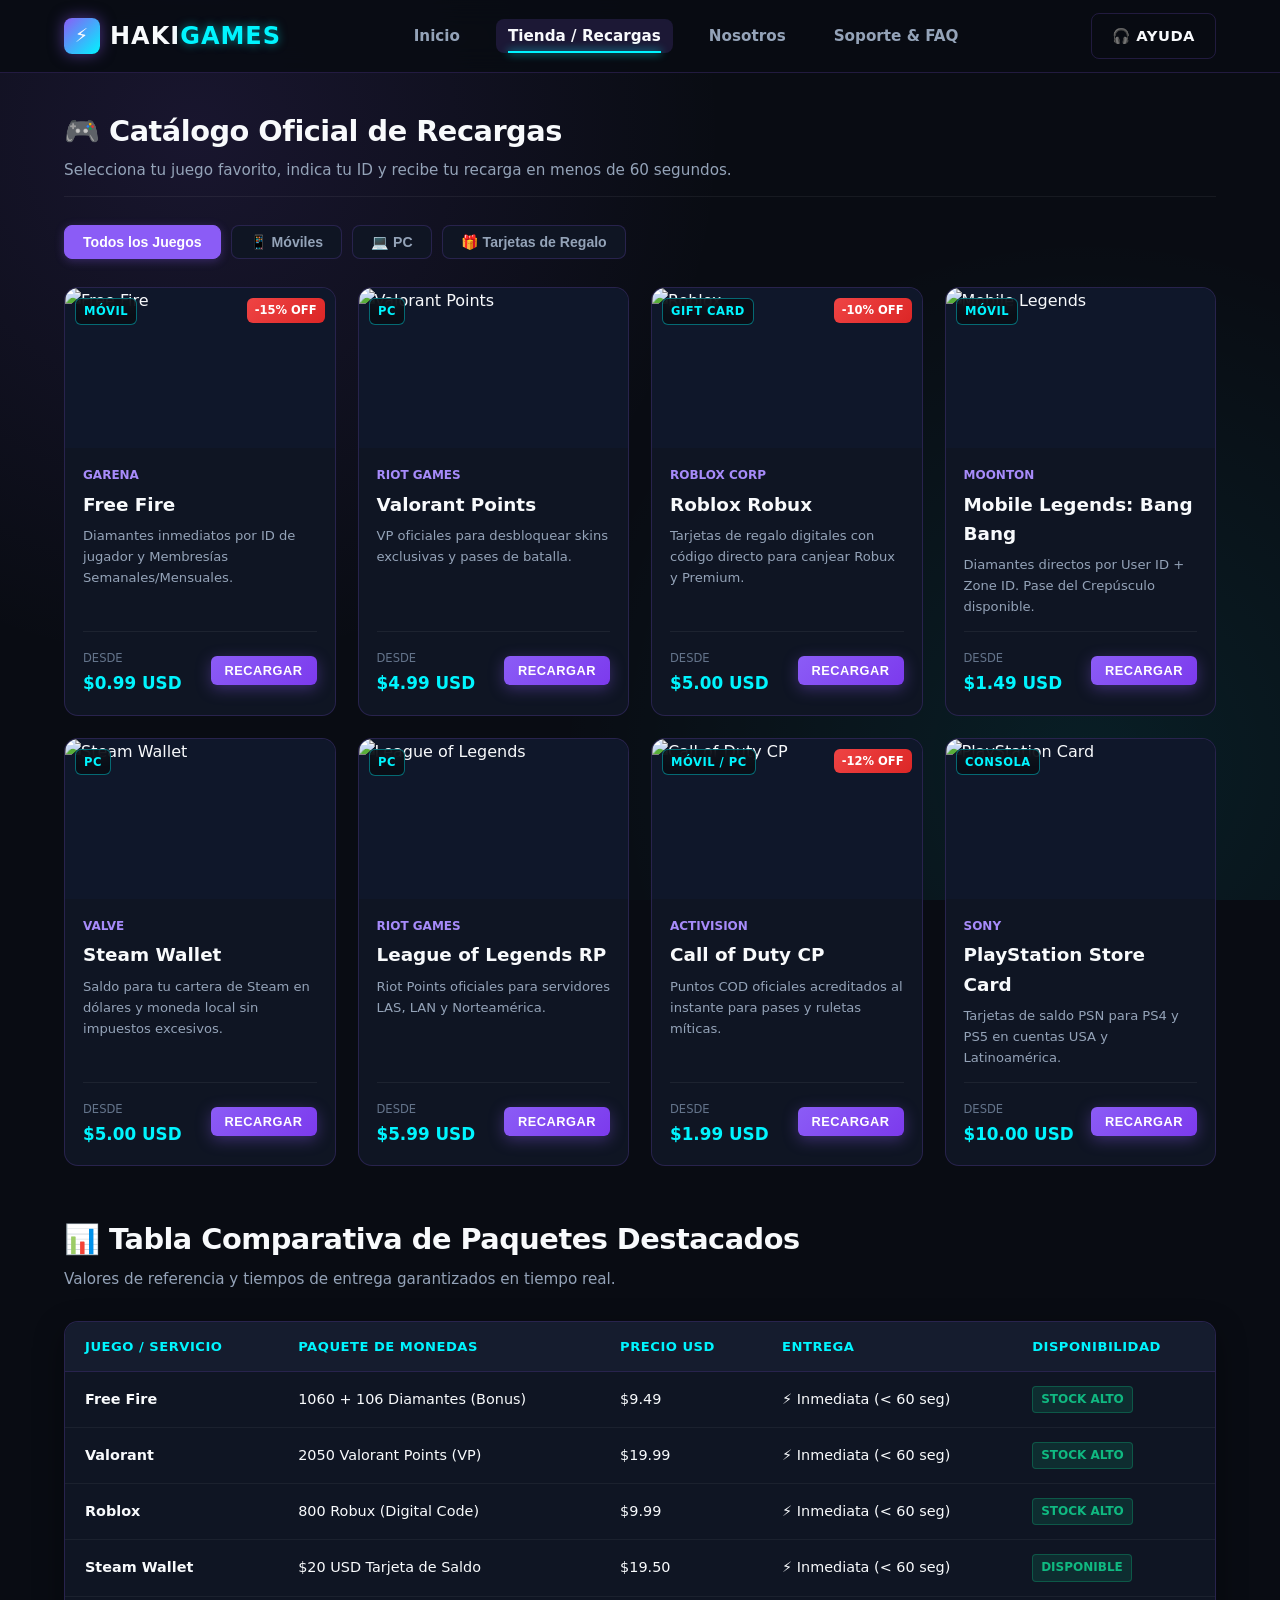
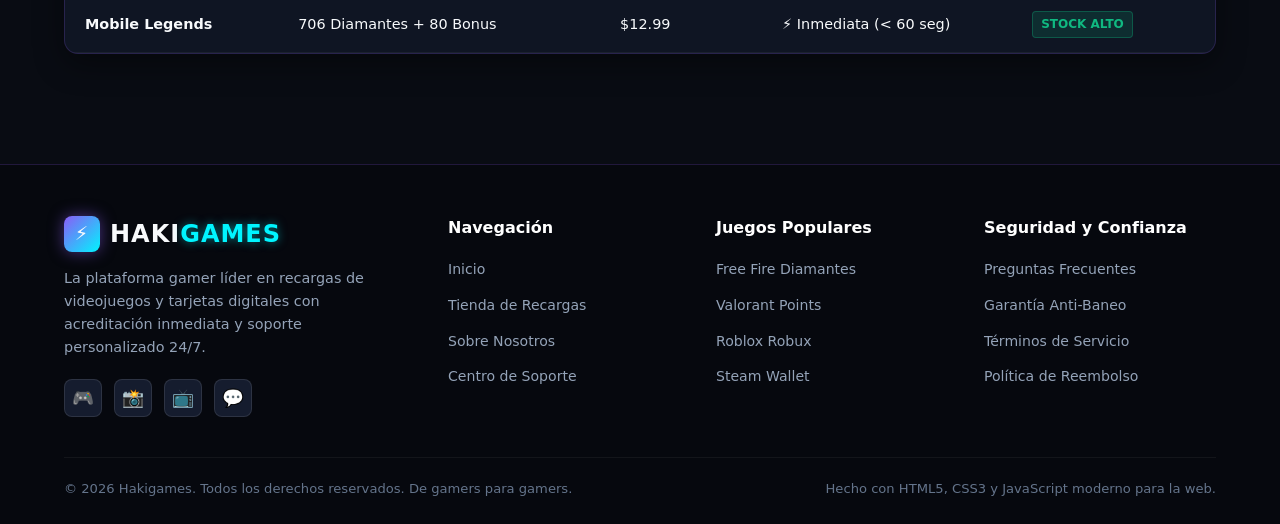
==== sitio_web/tienda.html @ 8029b472 "docs: completar README con features, estructura y guia de inicio" ====
<!DOCTYPE html>
<html lang="es">
<head>
  <meta charset="UTF-8">
  <meta http-equiv="X-UA-Compatible" content="IE=edge">
  <meta name="viewport" content="width=device-width, initial-scale=1.0">
  <link rel="icon" href="images/html.png">
  <title>Tienda & Recargas | HAKIGAMES</title>
  <!-- Estilos Gamer Modernos -->
  <link rel="stylesheet" href="css/style.css">
</head>
<body>

  <!-- ==========================================
       HEADER & NAVEGACIÓN
       ========================================== -->
  <header class="site-header">
    <div class="container nav-container">
      <a href="index.html" class="brand-logo">
        <span class="logo-icon">⚡</span>
        <span class="brand-name">HAKI<span class="brand-highlight">GAMES</span></span>
      </a>

      <nav class="main-nav">
        <ul>
          <li><a href="index.html">Inicio</a></li>
          <li><a href="tienda.html" class="active">Tienda / Recargas</a></li>
          <li><a href="nosotros.html">Nosotros</a></li>
          <li><a href="contacto.html">Soporte & FAQ</a></li>
        </ul>
      </nav>

      <div class="nav-actions">
        <a href="contacto.html" class="btn btn-outline">🎧 Ayuda</a>
        <button class="mobile-menu-btn" aria-label="Abrir menú">☰</button>
      </div>
    </div>
  </header>

  <main class="container" style="padding-top: 35px; padding-bottom: 50px;">
    <!-- ==========================================
         ENCABEZADO DE LA TIENDA
         ========================================== -->
    <div class="section-header">
      <div class="section-title-wrap">
        <h2>🎮 Catálogo Oficial de Recargas</h2>
        <p>Selecciona tu juego favorito, indica tu ID y recibe tu recarga en menos de 60 segundos.</p>
      </div>
    </div>

    <!-- ==========================================
         BARRA DE FILTROS POR PLATAFORMA
         ========================================== -->
    <div class="filter-bar">
      <button class="filter-btn active" data-filter="all">Todos los Juegos</button>
      <button class="filter-btn" data-filter="mobile">📱 Móviles</button>
      <button class="filter-btn" data-filter="pc">💻 PC</button>
      <button class="filter-btn" data-filter="giftcards">🎁 Tarjetas de Regalo</button>
    </div>

    <!-- ==========================================
         CUADRÍCULA DE JUEGOS DISPONIBLES
         ========================================== -->
    <div class="games-grid">
      <!-- 1. Free Fire -->
      <article class="game-card" data-category="mobile">
        <div class="game-card-img-wrap">
          <span class="game-tag-badge">Móvil</span>
          <span class="game-discount-badge">-15% OFF</span>
          <img src="https://images.unsplash.com/photo-1542751371-adc38448a05e?auto=format&fit=crop&w=600&q=80" alt="Free Fire">
        </div>
        <div class="game-card-body">
          <span class="game-category">Garena</span>
          <h3 class="game-title">Free Fire</h3>
          <p class="game-desc">Diamantes inmediatos por ID de jugador y Membresías Semanales/Mensuales.</p>
          <div class="game-card-footer">
            <div>
              <span class="game-price-label">Desde</span>
              <div class="game-price-val">$0.99 USD</div>
            </div>
            <button class="btn btn-primary btn-recharge">Recargar</button>
          </div>
        </div>
      </article>

      <!-- 2. Valorant -->
      <article class="game-card" data-category="pc">
        <div class="game-card-img-wrap">
          <span class="game-tag-badge">PC</span>
          <img src="https://images.unsplash.com/photo-1538481199705-c710c4e965fc?auto=format&fit=crop&w=600&q=80" alt="Valorant Points">
        </div>
        <div class="game-card-body">
          <span class="game-category">Riot Games</span>
          <h3 class="game-title">Valorant Points</h3>
          <p class="game-desc">VP oficiales para desbloquear skins exclusivas y pases de batalla.</p>
          <div class="game-card-footer">
            <div>
              <span class="game-price-label">Desde</span>
              <div class="game-price-val">$4.99 USD</div>
            </div>
            <button class="btn btn-primary btn-recharge">Recargar</button>
          </div>
        </div>
      </article>

      <!-- 3. Roblox -->
      <article class="game-card" data-category="giftcards">
        <div class="game-card-img-wrap">
          <span class="game-tag-badge">Gift Card</span>
          <span class="game-discount-badge">-10% OFF</span>
          <img src="https://images.unsplash.com/photo-1550745165-9bc0b252726f?auto=format&fit=crop&w=600&q=80" alt="Roblox">
        </div>
        <div class="game-card-body">
          <span class="game-category">Roblox Corp</span>
          <h3 class="game-title">Roblox Robux</h3>
          <p class="game-desc">Tarjetas de regalo digitales con código directo para canjear Robux y Premium.</p>
          <div class="game-card-footer">
            <div>
              <span class="game-price-label">Desde</span>
              <div class="game-price-val">$5.00 USD</div>
            </div>
            <button class="btn btn-primary btn-recharge">Recargar</button>
          </div>
        </div>
      </article>

      <!-- 4. Mobile Legends -->
      <article class="game-card" data-category="mobile">
        <div class="game-card-img-wrap">
          <span class="game-tag-badge">Móvil</span>
          <img src="https://images.unsplash.com/photo-1511512578047-dfb367046420?auto=format&fit=crop&w=600&q=80" alt="Mobile Legends">
        </div>
        <div class="game-card-body">
          <span class="game-category">Moonton</span>
          <h3 class="game-title">Mobile Legends: Bang Bang</h3>
          <p class="game-desc">Diamantes directos por User ID + Zone ID. Pase del Crepúsculo disponible.</p>
          <div class="game-card-footer">
            <div>
              <span class="game-price-label">Desde</span>
              <div class="game-price-val">$1.49 USD</div>
            </div>
            <button class="btn btn-primary btn-recharge">Recargar</button>
          </div>
        </div>
      </article>

      <!-- 5. Steam Wallet -->
      <article class="game-card" data-category="pc">
        <div class="game-card-img-wrap">
          <span class="game-tag-badge">PC</span>
          <img src="https://images.unsplash.com/photo-1612287232230-e376a9089849?auto=format&fit=crop&w=600&q=80" alt="Steam Wallet">
        </div>
        <div class="game-card-body">
          <span class="game-category">Valve</span>
          <h3 class="game-title">Steam Wallet</h3>
          <p class="game-desc">Saldo para tu cartera de Steam en dólares y moneda local sin impuestos excesivos.</p>
          <div class="game-card-footer">
            <div>
              <span class="game-price-label">Desde</span>
              <div class="game-price-val">$5.00 USD</div>
            </div>
            <button class="btn btn-primary btn-recharge">Recargar</button>
          </div>
        </div>
      </article>

      <!-- 6. League of Legends -->
      <article class="game-card" data-category="pc">
        <div class="game-card-img-wrap">
          <span class="game-tag-badge">PC</span>
          <img src="https://images.unsplash.com/photo-1579373903781-fd5c0c30c4cd?auto=format&fit=crop&w=600&q=80" alt="League of Legends">
        </div>
        <div class="game-card-body">
          <span class="game-category">Riot Games</span>
          <h3 class="game-title">League of Legends RP</h3>
          <p class="game-desc">Riot Points oficiales para servidores LAS, LAN y Norteamérica.</p>
          <div class="game-card-footer">
            <div>
              <span class="game-price-label">Desde</span>
              <div class="game-price-val">$5.99 USD</div>
            </div>
            <button class="btn btn-primary btn-recharge">Recargar</button>
          </div>
        </div>
      </article>

      <!-- 7. Call of Duty -->
      <article class="game-card" data-category="mobile">
        <div class="game-card-img-wrap">
          <span class="game-tag-badge">Móvil / PC</span>
          <span class="game-discount-badge">-12% OFF</span>
          <img src="https://images.unsplash.com/photo-1607604276583-eef5d076aa5f?auto=format&fit=crop&w=600&q=80" alt="Call of Duty CP">
        </div>
        <div class="game-card-body">
          <span class="game-category">Activision</span>
          <h3 class="game-title">Call of Duty CP</h3>
          <p class="game-desc">Puntos COD oficiales acreditados al instante para pases y ruletas míticas.</p>
          <div class="game-card-footer">
            <div>
              <span class="game-price-label">Desde</span>
              <div class="game-price-val">$1.99 USD</div>
            </div>
            <button class="btn btn-primary btn-recharge">Recargar</button>
          </div>
        </div>
      </article>

      <!-- 8. PlayStation Network -->
      <article class="game-card" data-category="giftcards">
        <div class="game-card-img-wrap">
          <span class="game-tag-badge">Consola</span>
          <img src="https://images.unsplash.com/photo-1606813907291-d86efa9b94db?auto=format&fit=crop&w=600&q=80" alt="PlayStation Card">
        </div>
        <div class="game-card-body">
          <span class="game-category">Sony</span>
          <h3 class="game-title">PlayStation Store Card</h3>
          <p class="game-desc">Tarjetas de saldo PSN para PS4 y PS5 en cuentas USA y Latinoamérica.</p>
          <div class="game-card-footer">
            <div>
              <span class="game-price-label">Desde</span>
              <div class="game-price-val">$10.00 USD</div>
            </div>
            <button class="btn btn-primary btn-recharge">Recargar</button>
          </div>
        </div>
      </article>
    </div>

    <!-- ==========================================
         TABLA DE COTIZACIÓN Y PAQUETES (MODERNA)
         ========================================== -->
    <div style="margin-top: 50px;">
      <div class="section-title-wrap">
        <h2>📊 Tabla Comparativa de Paquetes Destacados</h2>
        <p>Valores de referencia y tiempos de entrega garantizados en tiempo real.</p>
      </div>

      <div class="gamer-table-wrap">
        <table class="gamer-table">
          <thead>
            <tr>
              <th>Juego / Servicio</th>
              <th>Paquete de Monedas</th>
              <th>Precio USD</th>
              <th>Entrega</th>
              <th>Disponibilidad</th>
            </tr>
          </thead>
          <tbody>
            <tr>
              <td><strong>Free Fire</strong></td>
              <td>1060 + 106 Diamantes (Bonus)</td>
              <td>$9.49</td>
              <td>⚡ Inmediata (&lt; 60 seg)</td>
              <td><span class="badge-status badge-instant">Stock Alto</span></td>
            </tr>
            <tr>
              <td><strong>Valorant</strong></td>
              <td>2050 Valorant Points (VP)</td>
              <td>$19.99</td>
              <td>⚡ Inmediata (&lt; 60 seg)</td>
              <td><span class="badge-status badge-instant">Stock Alto</span></td>
            </tr>
            <tr>
              <td><strong>Roblox</strong></td>
              <td>800 Robux (Digital Code)</td>
              <td>$9.99</td>
              <td>⚡ Inmediata (&lt; 60 seg)</td>
              <td><span class="badge-status badge-instant">Stock Alto</span></td>
            </tr>
            <tr>
              <td><strong>Steam Wallet</strong></td>
              <td>$20 USD Tarjeta de Saldo</td>
              <td>$19.50</td>
              <td>⚡ Inmediata (&lt; 60 seg)</td>
              <td><span class="badge-status badge-instant">Disponible</span></td>
            </tr>
            <tr>
              <td><strong>Mobile Legends</strong></td>
              <td>706 Diamantes + 80 Bonus</td>
              <td>$12.99</td>
              <td>⚡ Inmediata (&lt; 60 seg)</td>
              <td><span class="badge-status badge-instant">Stock Alto</span></td>
            </tr>
          </tbody>
        </table>
      </div>
    </div>
  </main>

  <!-- ==========================================
       MODAL DE RECARGA INTERACTIVO
       ========================================== -->
  <div class="modal-overlay" id="rechargeModal">
    <div class="modal-content">
      <button class="modal-close-btn" id="closeModalBtn">✕</button>
      <h3 id="modalGameTitle" style="font-size: 1.3rem; margin-bottom: 8px;">Recarga Rápida</h3>
      <p style="color: var(--text-secondary); font-size: 0.85rem; margin-bottom: 18px;">
        Ingresa tu ID de jugador y selecciona el paquete que deseas acreditar.
      </p>

      <div class="form-group">
        <label for="playerIdInput">ID de Jugador / UID / Usuario</label>
        <input type="text" id="playerIdInput" class="form-control" placeholder="Ej: 849204921 o GamerPro#LAN">
      </div>

      <label style="font-size: 0.88rem; font-weight: 600; display: block;">Selecciona el Paquete:</label>
      <div class="modal-packages-grid">
        <div class="package-option selected" data-price="0.99">
          <span class="pkg-amount">100 Monedas / Puntos</span>
          <span class="pkg-price">$0.99 USD</span>
        </div>
        <div class="package-option" data-price="4.99">
          <span class="pkg-amount">520 + 50 Bonus</span>
          <span class="pkg-price">$4.99 USD</span>
        </div>
        <div class="package-option" data-price="9.49">
          <span class="pkg-amount">1060 + 106 Bonus</span>
          <span class="pkg-price">$9.49 USD</span>
        </div>
        <div class="package-option" data-price="18.99">
          <span class="pkg-amount">2180 + 220 Bonus</span>
          <span class="pkg-price">$18.99 USD</span>
        </div>
      </div>

      <div style="display: flex; justify-content: space-between; align-items: center; margin: 20px 0 16px; padding-top: 14px; border-top: 1px solid rgba(255,255,255,0.08);">
        <span style="color: var(--text-secondary); font-size: 0.9rem;">Total a pagar:</span>
        <span id="modalTotal" style="font-size: 1.3rem; font-weight: 800; color: var(--accent-cyan);">$0.99 USD</span>
      </div>

      <button id="confirmOrderBtn" class="btn btn-cyan" style="width: 100%;">⚡ Confirmar y Pagar</button>
    </div>
  </div>

  <!-- ==========================================
       FOOTER UNIFICADO
       ========================================== -->
  <footer class="site-footer">
    <div class="container footer-grid">
      <div class="footer-brand">
        <div class="brand-logo">
          <span class="logo-icon">⚡</span>
          <span class="brand-name">HAKI<span class="brand-highlight">GAMES</span></span>
        </div>
        <p>La plataforma gamer líder en recargas de videojuegos y tarjetas digitales con acreditación inmediata y soporte personalizado 24/7.</p>
        <div class="social-links">
          <a href="https://discord.com" target="_blank" class="social-pill" title="Discord">🎮</a>
          <a href="https://instagram.com" target="_blank" class="social-pill" title="Instagram">📸</a>
          <a href="https://youtube.com" target="_blank" class="social-pill" title="YouTube">📺</a>
          <a href="https://whatsapp.com" target="_blank" class="social-pill" title="WhatsApp">💬</a>
        </div>
      </div>

      <div class="footer-col">
        <h4>Navegación</h4>
        <ul>
          <li><a href="index.html">Inicio</a></li>
          <li><a href="tienda.html">Tienda de Recargas</a></li>
          <li><a href="nosotros.html">Sobre Nosotros</a></li>
          <li><a href="contacto.html">Centro de Soporte</a></li>
        </ul>
      </div>

      <div class="footer-col">
        <h4>Juegos Populares</h4>
        <ul>
          <li><a href="tienda.html">Free Fire Diamantes</a></li>
          <li><a href="tienda.html">Valorant Points</a></li>
          <li><a href="tienda.html">Roblox Robux</a></li>
          <li><a href="tienda.html">Steam Wallet</a></li>
        </ul>
      </div>

      <div class="footer-col">
        <h4>Seguridad y Confianza</h4>
        <ul>
          <li><a href="contacto.html">Preguntas Frecuentes</a></li>
          <li><a href="contacto.html">Garantía Anti-Baneo</a></li>
          <li><a href="contacto.html">Términos de Servicio</a></li>
          <li><a href="contacto.html">Política de Reembolso</a></li>
        </ul>
      </div>
    </div>

    <div class="container footer-bottom">
      <div>© 2026 Hakigames. Todos los derechos reservados. De gamers para gamers.</div>
      <div>Hecho con HTML5, CSS3 y JavaScript moderno para la web.</div>
    </div>
  </footer>

  <script src="js/main.js"></script>
</body>
</html>
---- sitio_web/css/style.css ----
/* ===================================================================
   HAKIGAMES - ESTILOS PRINCIPALES
   Inspirado en el diseño gamer profesional de plataformas como BONOX
   =================================================================== */

:root {
  /* Paleta de colores */
  --bg-dark: #090c13;
  --bg-surface: #0f1523;
  --bg-card: #151c2e;
  --bg-card-hover: #1c253d;
  --border-color: rgba(139, 92, 246, 0.2);
  --border-glow: rgba(0, 245, 255, 0.4);

  /* Acentos */
  --accent-purple: #8b5cf6;
  --accent-purple-light: #a78bfa;
  --accent-cyan: #00f5ff;
  --accent-cyan-dark: #06b6d4;
  --accent-green: #10b981;
  --accent-amber: #f59e0b;
  --accent-red: #ef4444;

  /* Texto */
  --text-primary: #f8fafc;
  --text-secondary: #94a3b8;
  --text-muted: #64748b;

  /* Tipografía y medidas */
  --font-main: 'Segoe UI', system-ui, -apple-system, BlinkMacSystemFont, Roboto, sans-serif;
  --font-gamer: 'Segoe UI', system-ui, sans-serif;
  --transition: all 0.25s cubic-bezier(0.4, 0, 0.2, 1);
  --border-radius: 12px;
  --container-max: 1200px;
}

/* Reset y base */
* {
  margin: 0;
  padding: 0;
  box-sizing: border-box;
}

html {
  scroll-behavior: smooth;
  color-scheme: dark;
}

body {
  font-family: var(--font-main);
  background-color: var(--bg-dark);
  color: var(--text-primary);
  line-height: 1.6;
  min-height: 100vh;
  display: flex;
  flex-direction: column;
  background-image: 
    radial-gradient(circle at 15% 15%, rgba(139, 92, 246, 0.12) 0%, transparent 40%),
    radial-gradient(circle at 85% 85%, rgba(0, 245, 255, 0.08) 0%, transparent 40%);
  background-attachment: fixed;
}

main {
  flex: 1;
}

a {
  color: inherit;
  text-decoration: none;
  transition: var(--transition);
}

img {
  max-width: 100%;
  height: auto;
  display: block;
}

.container {
  width: 90%;
  max-width: var(--container-max);
  margin: 0 auto;
}

/* ===================================================================
   HEADER & NAVEGACIÓN
   =================================================================== */
.site-header {
  position: sticky;
  top: 0;
  z-index: 1000;
  background: rgba(9, 12, 19, 0.88);
  backdrop-filter: blur(14px);
  border-bottom: 1px solid var(--border-color);
}

.nav-container {
  display: flex;
  justify-content: space-between;
  align-items: center;
  height: 72px;
}

/* Logo */
.brand-logo {
  display: flex;
  align-items: center;
  gap: 10px;
  font-size: 1.5rem;
  font-weight: 800;
  letter-spacing: 1px;
  text-transform: uppercase;
}

.brand-logo .logo-icon {
  width: 36px;
  height: 36px;
  background: linear-gradient(135deg, var(--accent-purple), var(--accent-cyan));
  border-radius: 8px;
  display: flex;
  align-items: center;
  justify-content: center;
  font-size: 1.2rem;
  box-shadow: 0 0 15px rgba(139, 92, 246, 0.5);
}

.brand-logo .brand-name {
  color: var(--text-primary);
}

.brand-logo .brand-highlight {
  color: var(--accent-cyan);
  text-shadow: 0 0 10px rgba(0, 245, 255, 0.5);
}

/* Enlaces del Nav */
.main-nav ul {
  display: flex;
  list-style: none;
  gap: 24px;
  align-items: center;
}

.main-nav a {
  font-size: 0.95rem;
  font-weight: 600;
  color: var(--text-secondary);
  padding: 8px 12px;
  border-radius: 8px;
  position: relative;
}

.main-nav a:hover,
.main-nav a.active {
  color: var(--text-primary);
  background: rgba(139, 92, 246, 0.15);
}

.main-nav a.active::after {
  content: '';
  position: absolute;
  bottom: 0;
  left: 12px;
  right: 12px;
  height: 2px;
  background: var(--accent-cyan);
  box-shadow: 0 0 8px var(--accent-cyan);
}

.nav-actions {
  display: flex;
  align-items: center;
  gap: 14px;
}

/* Botón de acción destacado */
.btn {
  display: inline-flex;
  align-items: center;
  justify-content: center;
  gap: 8px;
  padding: 10px 20px;
  border-radius: 8px;
  font-weight: 700;
  font-size: 0.92rem;
  cursor: pointer;
  transition: var(--transition);
  border: none;
  outline: none;
  text-transform: uppercase;
  letter-spacing: 0.5px;
}

.btn-primary {
  background: linear-gradient(135deg, var(--accent-purple), #7c3aed);
  color: #fff;
  box-shadow: 0 4px 15px rgba(139, 92, 246, 0.35);
}

.btn-primary:hover {
  background: linear-gradient(135deg, #9333ea, var(--accent-cyan));
  box-shadow: 0 6px 20px rgba(0, 245, 255, 0.4);
  transform: translateY(-2px);
}

.btn-cyan {
  background: linear-gradient(135deg, var(--accent-cyan), var(--accent-cyan-dark));
  color: #050b14;
  box-shadow: 0 4px 15px rgba(0, 245, 255, 0.3);
}

.btn-cyan:hover {
  background: linear-gradient(135deg, #38bdf8, var(--accent-purple));
  color: #fff;
  transform: translateY(-2px);
}

.btn-outline {
  background: transparent;
  color: var(--text-primary);
  border: 1px solid var(--border-color);
}

.btn-outline:hover {
  background: rgba(139, 92, 246, 0.1);
  border-color: var(--accent-purple);
  color: var(--accent-cyan);
}

/* Botón menú móvil */
.mobile-menu-btn {
  display: none;
  background: transparent;
  border: none;
  color: var(--text-primary);
  font-size: 1.5rem;
  cursor: pointer;
}

/* ===================================================================
   HERO BANNER (BONOX STYLE)
   =================================================================== */
.hero-section {
  padding: 50px 0 40px;
  position: relative;
  overflow: hidden;
}

.hero-banner {
  background: linear-gradient(135deg, rgba(21, 28, 46, 0.9) 0%, rgba(15, 21, 35, 0.95) 100%),
              radial-gradient(circle at top right, rgba(139, 92, 246, 0.3), transparent 70%);
  border: 1px solid var(--border-color);
  border-radius: 18px;
  padding: 50px 40px;
  display: grid;
  grid-template-columns: 1.2fr 1fr;
  gap: 40px;
  align-items: center;
  box-shadow: 0 20px 40px rgba(0, 0, 0, 0.5);
  position: relative;
}

.hero-tag {
  display: inline-flex;
  align-items: center;
  gap: 8px;
  background: rgba(0, 245, 255, 0.1);
  color: var(--accent-cyan);
  border: 1px solid rgba(0, 245, 255, 0.3);
  padding: 6px 14px;
  border-radius: 30px;
  font-size: 0.85rem;
  font-weight: 700;
  text-transform: uppercase;
  margin-bottom: 20px;
}

.hero-tag .pulse {
  width: 8px;
  height: 8px;
  background: var(--accent-cyan);
  border-radius: 50%;
  box-shadow: 0 0 10px var(--accent-cyan);
  animation: pulse 1.8s infinite;
}

@keyframes pulse {
  0%, 100% { opacity: 1; transform: scale(1); }
  50% { opacity: 0.4; transform: scale(1.3); }
}

.hero-title {
  font-size: 2.8rem;
  font-weight: 800;
  line-height: 1.15;
  margin-bottom: 18px;
  letter-spacing: -0.5px;
}

.hero-title .text-gradient {
  background: linear-gradient(90deg, var(--accent-cyan), var(--accent-purple-light));
  -webkit-background-clip: text;
  -webkit-text-fill-color: transparent;
}

.hero-subtitle {
  font-size: 1.1rem;
  color: var(--text-secondary);
  margin-bottom: 30px;
  max-width: 500px;
}

.hero-buttons {
  display: flex;
  gap: 16px;
  flex-wrap: wrap;
}

.hero-visual {
  position: relative;
  display: flex;
  justify-content: center;
  align-items: center;
}

.hero-card-preview {
  background: var(--bg-surface);
  border: 1px solid var(--border-glow);
  border-radius: 16px;
  padding: 24px;
  width: 100%;
  max-width: 380px;
  box-shadow: 0 15px 35px rgba(0, 0, 0, 0.6), 0 0 25px rgba(139, 92, 246, 0.25);
}

.preview-badge {
  background: var(--accent-purple);
  color: #fff;
  font-size: 0.75rem;
  font-weight: 800;
  padding: 4px 10px;
  border-radius: 6px;
  display: inline-block;
  margin-bottom: 14px;
}

.preview-game-img {
  width: 100%;
  height: 180px;
  object-fit: cover;
  border-radius: 10px;
  margin-bottom: 16px;
}

.preview-meta {
  display: flex;
  justify-content: space-between;
  align-items: center;
  margin-bottom: 16px;
}

.preview-price {
  font-size: 1.4rem;
  font-weight: 800;
  color: var(--accent-cyan);
}

/* ===================================================================
   INSIGNIAS DE CONFIANZA / STATS
   =================================================================== */
.trust-badges-section {
  padding: 20px 0 40px;
}

.trust-grid {
  display: grid;
  grid-template-columns: repeat(auto-fit, minmax(240px, 1fr));
  gap: 20px;
}

.trust-card {
  background: var(--bg-surface);
  border: 1px solid var(--border-color);
  border-radius: var(--border-radius);
  padding: 22px;
  display: flex;
  align-items: center;
  gap: 16px;
  transition: var(--transition);
}

.trust-card:hover {
  transform: translateY(-3px);
  border-color: var(--accent-purple);
  box-shadow: 0 8px 20px rgba(139, 92, 246, 0.15);
}

.trust-icon {
  width: 48px;
  height: 48px;
  border-radius: 10px;
  background: rgba(139, 92, 246, 0.15);
  display: flex;
  align-items: center;
  justify-content: center;
  font-size: 1.5rem;
  color: var(--accent-cyan);
  flex-shrink: 0;
}

.trust-info h4 {
  font-size: 1rem;
  font-weight: 700;
  margin-bottom: 3px;
}

.trust-info p {
  font-size: 0.85rem;
  color: var(--text-secondary);
}

/* ===================================================================
   SECCIONES Y ENCABEZADOS COMUNES
   =================================================================== */
.section-header {
  display: flex;
  justify-content: space-between;
  align-items: flex-end;
  margin-bottom: 28px;
  border-bottom: 1px solid rgba(255, 255, 255, 0.06);
  padding-bottom: 14px;
}

.section-title-wrap h2 {
  font-size: 1.8rem;
  font-weight: 800;
  letter-spacing: -0.5px;
  display: flex;
  align-items: center;
  gap: 10px;
}

.section-title-wrap p {
  color: var(--text-secondary);
  font-size: 0.95rem;
  margin-top: 4px;
}

.view-all-link {
  color: var(--accent-cyan);
  font-weight: 700;
  font-size: 0.9rem;
  display: flex;
  align-items: center;
  gap: 6px;
}

.view-all-link:hover {
  text-decoration: underline;
  color: #fff;
}

/* ===================================================================
   TARJETAS DE JUEGOS (BONOX CATALOG GRID)
   =================================================================== */
.games-grid {
  display: grid;
  grid-template-columns: repeat(auto-fill, minmax(260px, 1fr));
  gap: 22px;
  margin-bottom: 40px;
}

.game-card {
  background: var(--bg-surface);
  border: 1px solid var(--border-color);
  border-radius: 14px;
  overflow: hidden;
  transition: var(--transition);
  display: flex;
  flex-direction: column;
  position: relative;
}

.game-card:hover {
  transform: translateY(-6px);
  border-color: var(--border-glow);
  box-shadow: 0 12px 28px rgba(0, 0, 0, 0.6), 0 0 18px rgba(0, 245, 255, 0.2);
}

.game-card-img-wrap {
  position: relative;
  height: 160px;
  overflow: hidden;
  background: #0f172a;
}

.game-card-img-wrap img {
  width: 100%;
  height: 100%;
  object-fit: cover;
  transition: transform 0.4s ease;
}

.game-card:hover .game-card-img-wrap img {
  transform: scale(1.06);
}

.game-tag-badge {
  position: absolute;
  top: 10px;
  left: 10px;
  background: rgba(9, 12, 19, 0.85);
  backdrop-filter: blur(6px);
  color: var(--accent-cyan);
  border: 1px solid rgba(0, 245, 255, 0.4);
  font-size: 0.72rem;
  font-weight: 800;
  padding: 3px 8px;
  border-radius: 6px;
  text-transform: uppercase;
  letter-spacing: 0.5px;
}

.game-discount-badge {
  position: absolute;
  top: 10px;
  right: 10px;
  background: linear-gradient(135deg, #ef4444, #dc2626);
  color: #fff;
  font-size: 0.72rem;
  font-weight: 800;
  padding: 3px 8px;
  border-radius: 6px;
}

.game-card-body {
  padding: 18px;
  display: flex;
  flex-direction: column;
  flex: 1;
}

.game-category {
  font-size: 0.75rem;
  font-weight: 700;
  color: var(--accent-purple-light);
  text-transform: uppercase;
  margin-bottom: 4px;
}

.game-title {
  font-size: 1.15rem;
  font-weight: 700;
  margin-bottom: 6px;
  color: var(--text-primary);
}

.game-desc {
  font-size: 0.82rem;
  color: var(--text-secondary);
  margin-bottom: 14px;
  flex: 1;
}

.game-card-footer {
  display: flex;
  justify-content: space-between;
  align-items: center;
  border-top: 1px solid rgba(255, 255, 255, 0.06);
  padding-top: 12px;
  margin-top: auto;
}

.game-price-label {
  font-size: 0.72rem;
  color: var(--text-muted);
  text-transform: uppercase;
}

.game-price-val {
  font-size: 1.05rem;
  font-weight: 800;
  color: var(--accent-cyan);
}

.btn-recharge {
  padding: 7px 14px;
  font-size: 0.8rem;
  border-radius: 6px;
}

/* ===================================================================
   MÉTODOS DE PAGO
   =================================================================== */
.payments-section {
  padding: 30px 0 50px;
}

.payments-box {
  background: var(--bg-surface);
  border: 1px solid var(--border-color);
  border-radius: 16px;
  padding: 28px 32px;
  text-align: center;
}

.payments-box h3 {
  font-size: 1.25rem;
  margin-bottom: 8px;
}

.payments-box p {
  color: var(--text-secondary);
  font-size: 0.9rem;
  margin-bottom: 22px;
}

.payment-badges {
  display: flex;
  justify-content: center;
  align-items: center;
  gap: 16px;
  flex-wrap: wrap;
}

.pay-badge {
  background: var(--bg-card);
  border: 1px solid rgba(255, 255, 255, 0.08);
  padding: 8px 18px;
  border-radius: 8px;
  font-size: 0.88rem;
  font-weight: 700;
  color: var(--text-primary);
  display: flex;
  align-items: center;
  gap: 8px;
  transition: var(--transition);
}

.pay-badge:hover {
  border-color: var(--accent-cyan);
  background: var(--bg-card-hover);
}

/* ===================================================================
   FILTROS DE TIENDA (tienda.html)
   =================================================================== */
.filter-bar {
  display: flex;
  gap: 10px;
  margin-bottom: 28px;
  flex-wrap: wrap;
}

.filter-btn {
  background: var(--bg-surface);
  border: 1px solid var(--border-color);
  color: var(--text-secondary);
  padding: 8px 18px;
  border-radius: 8px;
  font-size: 0.88rem;
  font-weight: 600;
  cursor: pointer;
  transition: var(--transition);
}

.filter-btn:hover,
.filter-btn.active {
  background: var(--accent-purple);
  color: #fff;
  border-color: var(--accent-purple);
  box-shadow: 0 2px 10px rgba(139, 92, 246, 0.3);
}

/* Tabla de cotización moderna */
.gamer-table-wrap {
  background: var(--bg-surface);
  border: 1px solid var(--border-color);
  border-radius: 14px;
  overflow: hidden;
  margin-top: 30px;
  box-shadow: 0 10px 30px rgba(0, 0, 0, 0.4);
}

.gamer-table {
  width: 100%;
  border-collapse: collapse;
  text-align: left;
}

.gamer-table th {
  background: var(--bg-card);
  color: var(--accent-cyan);
  font-size: 0.82rem;
  text-transform: uppercase;
  letter-spacing: 0.5px;
  padding: 14px 20px;
  border-bottom: 1px solid var(--border-color);
}

.gamer-table td {
  padding: 14px 20px;
  border-bottom: 1px solid rgba(255, 255, 255, 0.05);
  font-size: 0.9rem;
}

.gamer-table tr:hover td {
  background: rgba(139, 92, 246, 0.06);
}

.badge-status {
  display: inline-block;
  padding: 3px 8px;
  border-radius: 4px;
  font-size: 0.75rem;
  font-weight: 700;
  text-transform: uppercase;
}

.badge-instant {
  background: rgba(16, 185, 129, 0.15);
  color: var(--accent-green);
  border: 1px solid rgba(16, 185, 129, 0.3);
}

/* ===================================================================
   SOPORTE Y FORMULARIO (contacto.html)
   =================================================================== */
.support-hero {
  text-align: center;
  padding: 40px 0 30px;
}

.support-channels {
  display: grid;
  grid-template-columns: repeat(auto-fit, minmax(280px, 1fr));
  gap: 20px;
  margin-bottom: 40px;
}

.channel-card {
  background: var(--bg-surface);
  border: 1px solid var(--border-color);
  border-radius: 14px;
  padding: 24px;
  text-align: center;
  transition: var(--transition);
}

.channel-card:hover {
  transform: translateY(-4px);
  border-color: var(--accent-cyan);
  box-shadow: 0 10px 25px rgba(0, 245, 255, 0.15);
}

.channel-icon {
  font-size: 2.2rem;
  margin-bottom: 12px;
}

.support-layout {
  display: grid;
  grid-template-columns: 1.2fr 1fr;
  gap: 36px;
  margin-bottom: 50px;
}

.gamer-form {
  background: var(--bg-surface);
  border: 1px solid var(--border-color);
  border-radius: 16px;
  padding: 30px;
}

.form-group {
  margin-bottom: 18px;
}

.form-group label {
  display: block;
  font-size: 0.88rem;
  font-weight: 600;
  margin-bottom: 6px;
  color: var(--text-primary);
}

.form-control {
  width: 100%;
  background: var(--bg-card);
  border: 1px solid rgba(255, 255, 255, 0.1);
  border-radius: 8px;
  padding: 12px 14px;
  color: #fff;
  font-family: inherit;
  font-size: 0.92rem;
  transition: var(--transition);
}

.form-control:focus {
  outline: none;
  border-color: var(--accent-cyan);
  box-shadow: 0 0 10px rgba(0, 245, 255, 0.25);
  background: #192238;
}

/* Acordeón FAQ */
.faq-wrap {
  background: var(--bg-surface);
  border: 1px solid var(--border-color);
  border-radius: 16px;
  padding: 30px;
}

.faq-item {
  border-bottom: 1px solid rgba(255, 255, 255, 0.08);
  margin-bottom: 12px;
  padding-bottom: 12px;
}

.faq-question {
  width: 100%;
  background: none;
  border: none;
  color: var(--text-primary);
  font-size: 1rem;
  font-weight: 700;
  text-align: left;
  padding: 8px 0;
  cursor: pointer;
  display: flex;
  justify-content: space-between;
  align-items: center;
}

.faq-question:hover {
  color: var(--accent-cyan);
}

.faq-answer {
  max-height: 0;
  overflow: hidden;
  transition: max-height 0.3s ease;
  color: var(--text-secondary);
  font-size: 0.9rem;
}

.faq-item.open .faq-answer {
  max-height: 250px;
  margin-top: 8px;
}

.faq-item.open .faq-icon {
  transform: rotate(45deg);
  color: var(--accent-cyan);
}

.faq-icon {
  transition: transform 0.25s ease;
  font-size: 1.2rem;
}

/* ===================================================================
   NOSOTROS / EQUIPO (nosotros.html)
   =================================================================== */
.about-hero {
  padding: 40px 0 20px;
  text-align: center;
}

.story-box {
  background: var(--bg-surface);
  border: 1px solid var(--border-color);
  border-radius: 16px;
  padding: 40px;
  margin-bottom: 40px;
  line-height: 1.8;
}

.story-box h3 {
  font-size: 1.6rem;
  margin-bottom: 14px;
  color: var(--accent-cyan);
}

.team-grid {
  display: grid;
  grid-template-columns: repeat(auto-fit, minmax(240px, 1fr));
  gap: 24px;
  margin-bottom: 50px;
}

.team-card {
  background: var(--bg-surface);
  border: 1px solid var(--border-color);
  border-radius: 14px;
  padding: 24px;
  text-align: center;
  transition: var(--transition);
}

.team-card:hover {
  transform: translateY(-5px);
  border-color: var(--accent-purple);
  box-shadow: 0 10px 25px rgba(139, 92, 246, 0.2);
}

.team-avatar {
  width: 90px;
  height: 90px;
  border-radius: 50%;
  margin: 0 auto 16px;
  background: linear-gradient(135deg, var(--accent-purple), var(--accent-cyan));
  display: flex;
  align-items: center;
  justify-content: center;
  font-size: 2.2rem;
  border: 3px solid rgba(255, 255, 255, 0.1);
}

.team-card h4 {
  font-size: 1.15rem;
  margin-bottom: 4px;
}

.team-role {
  font-size: 0.8rem;
  color: var(--accent-cyan);
  font-weight: 700;
  text-transform: uppercase;
  margin-bottom: 10px;
}

.team-card p {
  font-size: 0.85rem;
  color: var(--text-secondary);
}

/* ===================================================================
   MODAL DE RECARGA INTERACTIVO (Vanilla JS)
   =================================================================== */
.modal-overlay {
  position: fixed;
  inset: 0;
  background: rgba(0, 0, 0, 0.75);
  backdrop-filter: blur(6px);
  display: flex;
  align-items: center;
  justify-content: center;
  z-index: 2000;
  opacity: 0;
  visibility: hidden;
  transition: var(--transition);
  padding: 20px;
}

.modal-overlay.active {
  opacity: 1;
  visibility: visible;
}

.modal-content {
  background: var(--bg-surface);
  border: 1px solid var(--border-glow);
  border-radius: 18px;
  width: 100%;
  max-width: 520px;
  padding: 30px;
  position: relative;
  box-shadow: 0 20px 50px rgba(0, 0, 0, 0.8), 0 0 30px rgba(0, 245, 255, 0.2);
  transform: scale(0.92);
  transition: var(--transition);
}

.modal-overlay.active .modal-content {
  transform: scale(1);
}

.modal-close-btn {
  position: absolute;
  top: 18px;
  right: 18px;
  background: var(--bg-card);
  border: none;
  color: var(--text-secondary);
  font-size: 1.2rem;
  width: 32px;
  height: 32px;
  border-radius: 50%;
  cursor: pointer;
  display: flex;
  align-items: center;
  justify-content: center;
}

.modal-close-btn:hover {
  color: #fff;
  background: var(--accent-red);
}

.modal-packages-grid {
  display: grid;
  grid-template-columns: repeat(2, 1fr);
  gap: 10px;
  margin: 16px 0;
}

.package-option {
  background: var(--bg-card);
  border: 1px solid rgba(255, 255, 255, 0.08);
  border-radius: 10px;
  padding: 12px;
  text-align: center;
  cursor: pointer;
  transition: var(--transition);
}

.package-option:hover,
.package-option.selected {
  border-color: var(--accent-cyan);
  background: rgba(0, 245, 255, 0.08);
}

.pkg-amount {
  font-size: 1rem;
  font-weight: 800;
  color: #fff;
  display: block;
}

.pkg-price {
  font-size: 0.85rem;
  color: var(--accent-cyan);
  font-weight: 700;
}

/* ===================================================================
   FOOTER (UNIFICADO EN TODAS LAS PÁGINAS)
   =================================================================== */
.site-footer {
  background: #06080e;
  border-top: 1px solid var(--border-color);
  padding: 50px 0 25px;
  margin-top: 60px;
}

.footer-grid {
  display: grid;
  grid-template-columns: 1.5fr repeat(3, 1fr);
  gap: 36px;
  margin-bottom: 40px;
}

.footer-brand p {
  color: var(--text-secondary);
  font-size: 0.9rem;
  margin: 14px 0 20px;
  max-width: 300px;
}

.social-links {
  display: flex;
  gap: 12px;
}

.social-pill {
  width: 38px;
  height: 38px;
  border-radius: 8px;
  background: var(--bg-card);
  border: 1px solid rgba(255, 255, 255, 0.1);
  display: flex;
  align-items: center;
  justify-content: center;
  font-size: 1.1rem;
  color: var(--text-secondary);
  transition: var(--transition);
}

.social-pill:hover {
  background: var(--accent-purple);
  color: #fff;
  transform: translateY(-2px);
  border-color: var(--accent-purple);
}

.footer-col h4 {
  font-size: 1rem;
  font-weight: 700;
  margin-bottom: 16px;
  color: #fff;
}

.footer-col ul {
  list-style: none;
}

.footer-col li {
  margin-bottom: 10px;
}

.footer-col a {
  color: var(--text-secondary);
  font-size: 0.88rem;
}

.footer-col a:hover {
  color: var(--accent-cyan);
  padding-left: 4px;
}

.footer-bottom {
  border-top: 1px solid rgba(255, 255, 255, 0.05);
  padding-top: 20px;
  display: flex;
  justify-content: space-between;
  align-items: center;
  font-size: 0.82rem;
  color: var(--text-muted);
  flex-wrap: wrap;
  gap: 12px;
}

/* ===================================================================
   RESPONSIVE DESIGN
   =================================================================== */
@media (max-width: 900px) {
  .hero-banner {
    grid-template-columns: 1fr;
    text-align: center;
    padding: 35px 24px;
  }

  .hero-subtitle {
    margin: 0 auto 24px;
  }

  .hero-buttons {
    justify-content: center;
  }

  .hero-visual {
    margin-top: 20px;
  }

  .support-layout {
    grid-template-columns: 1fr;
  }

  .footer-grid {
    grid-template-columns: 1fr 1fr;
  }
}

@media (max-width: 680px) {
  .nav-container {
    height: 64px;
  }

  .mobile-menu-btn {
    display: block;
  }

  .main-nav {
    position: fixed;
    top: 64px;
    left: 0;
    right: 0;
    background: rgba(9, 12, 19, 0.98);
    backdrop-filter: blur(16px);
    border-bottom: 1px solid var(--border-color);
    padding: 20px;
    transform: translateY(-150%);
    transition: transform 0.3s ease;
    z-index: 999;
  }

  .main-nav.mobile-active {
    transform: translateY(0);
  }

  .main-nav ul {
    flex-direction: column;
    gap: 12px;
    align-items: stretch;
  }

  .main-nav a {
    text-align: center;
    padding: 12px;
  }

  .nav-actions .btn {
    display: none;
  }

  .hero-title {
    font-size: 2.1rem;
  }

  .footer-grid {
    grid-template-columns: 1fr;
  }
}
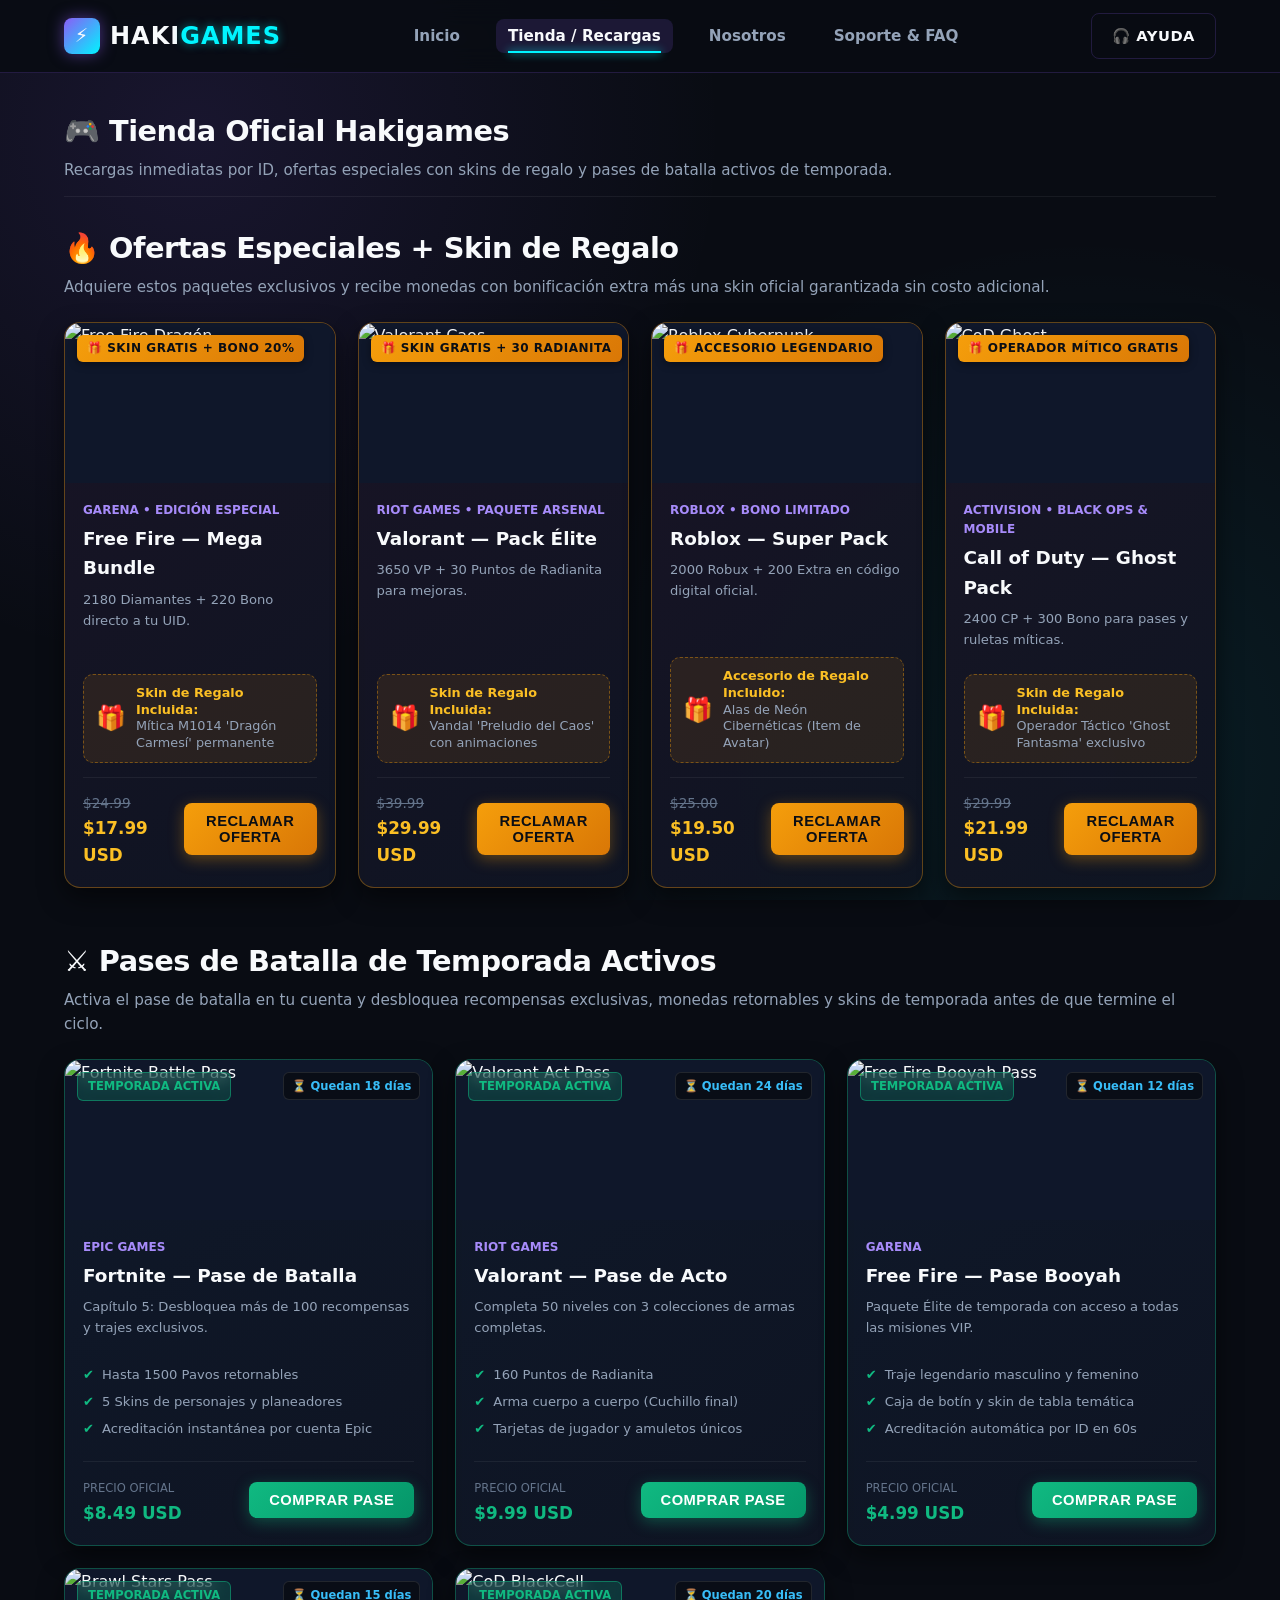
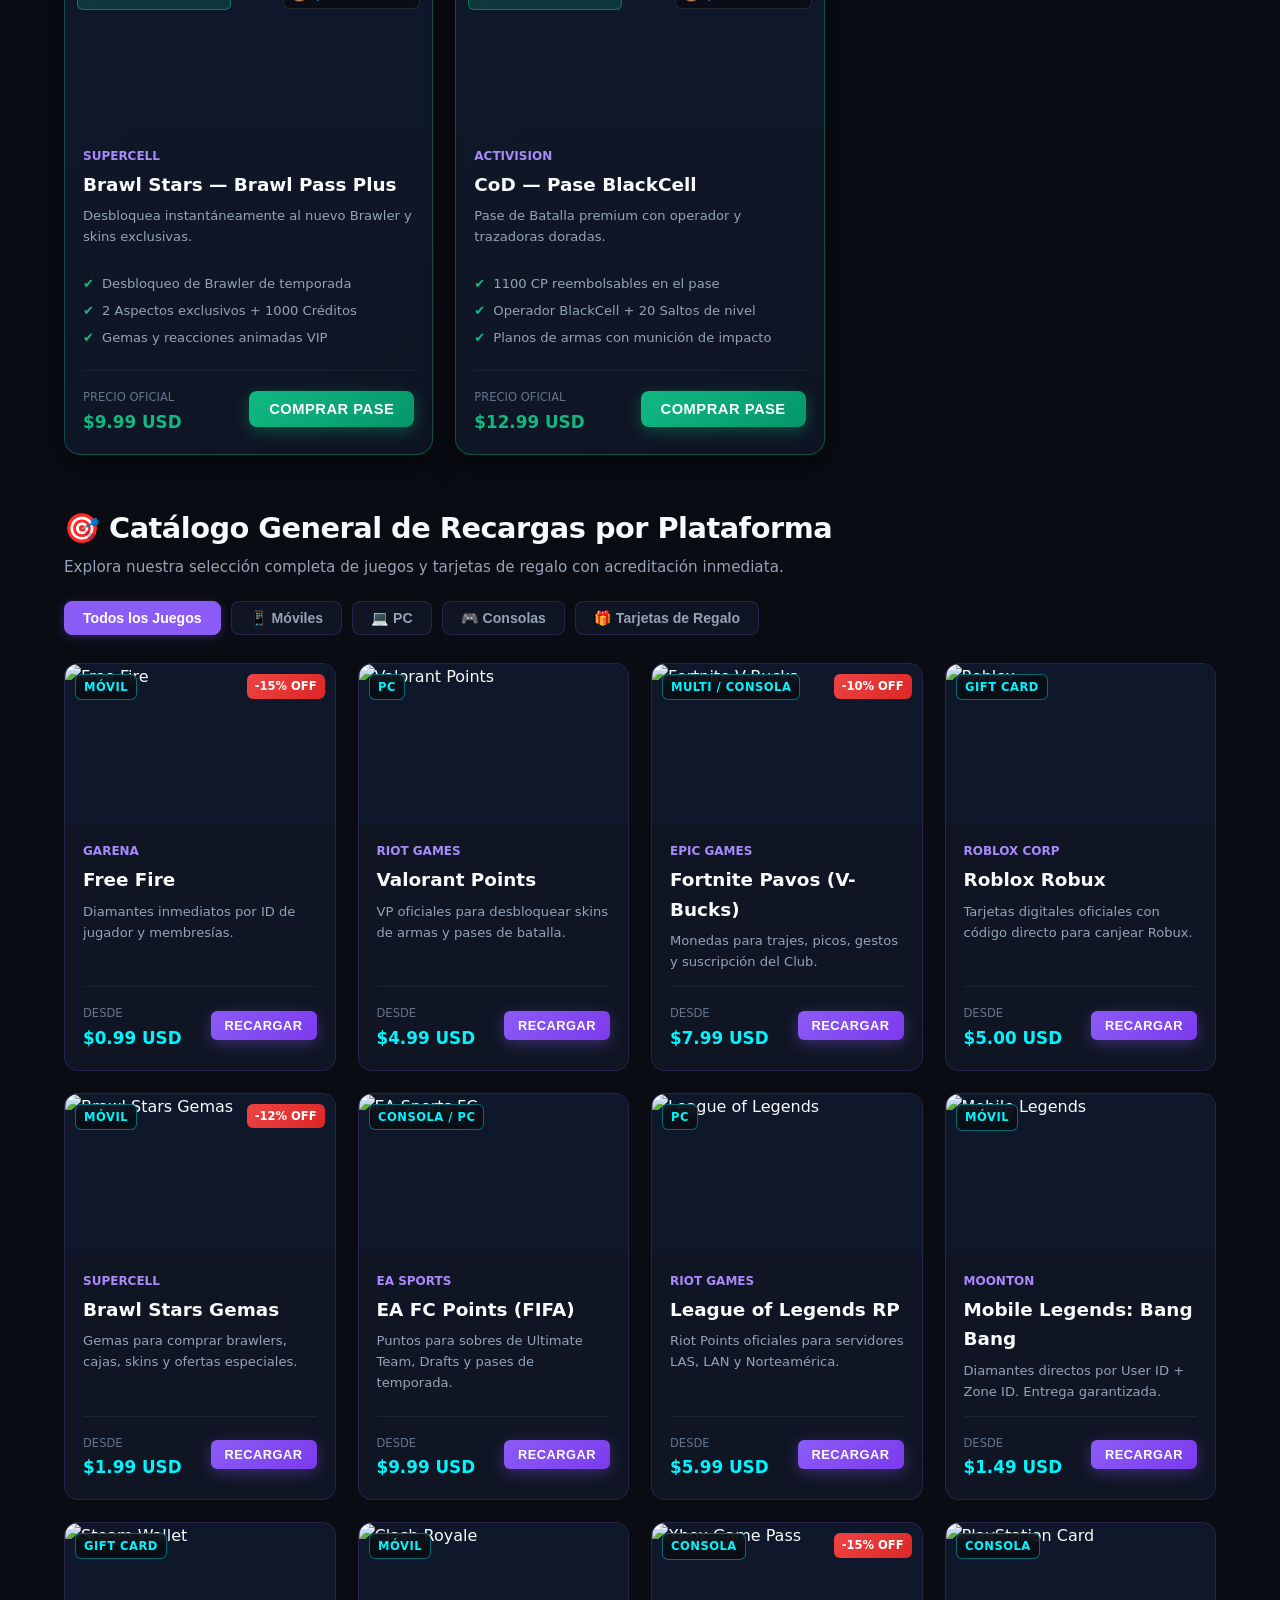
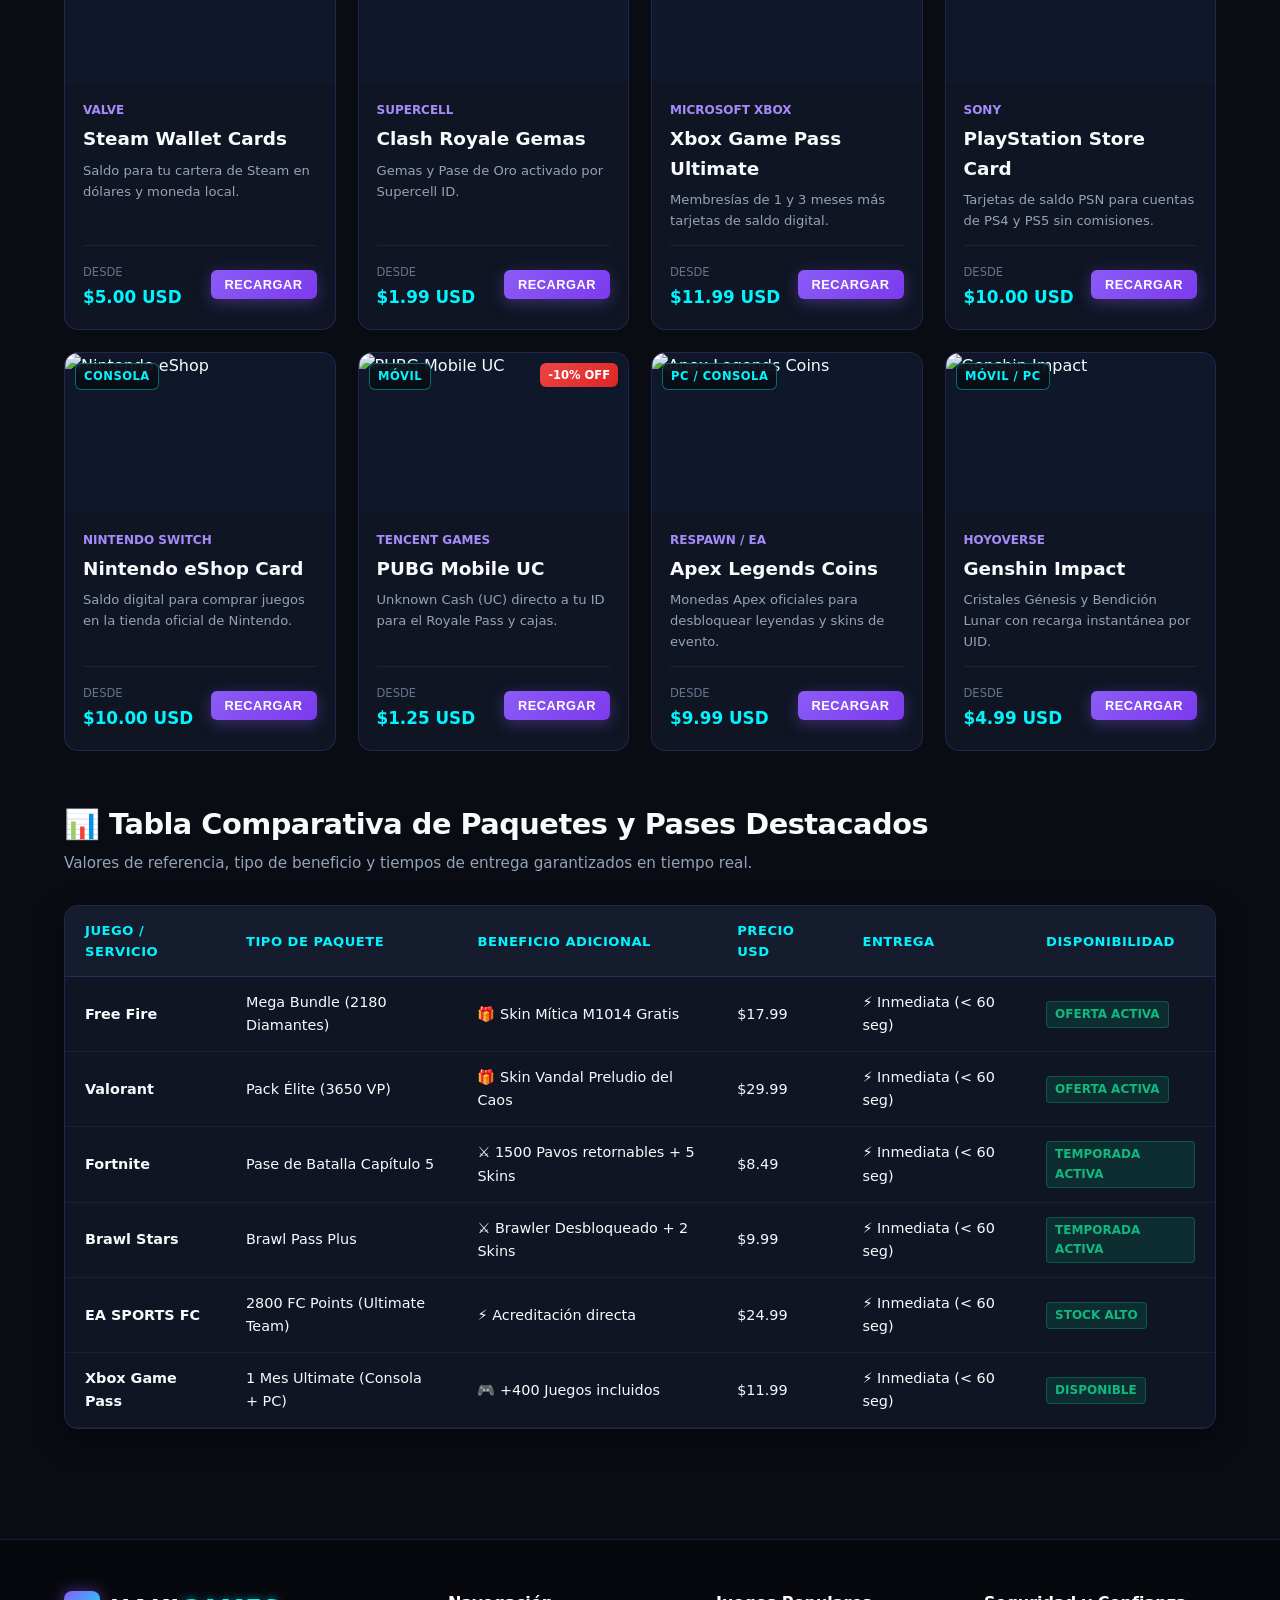
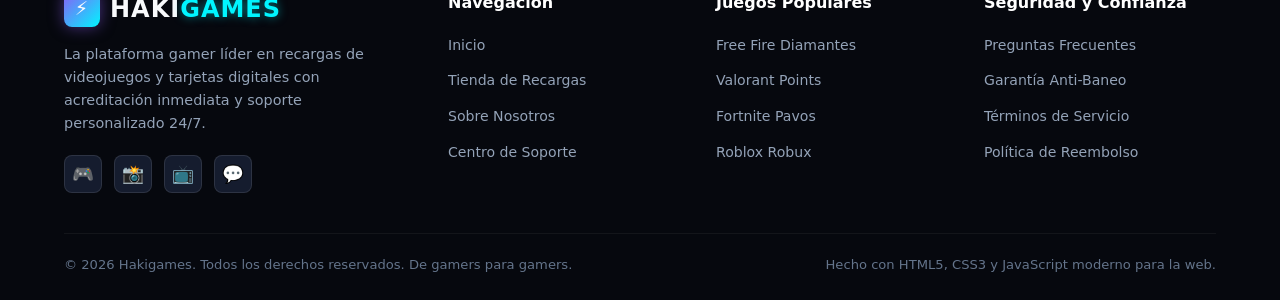
==== commit 7f0d3c75: "feat(tienda): agregar ofertas con skin gratis, pases de batalla y catalogo ampliado" ====
--- a/sitio_web/tienda.html
+++ b/sitio_web/tienda.html
@@ -5,7 +5,7 @@
   <meta http-equiv="X-UA-Compatible" content="IE=edge">
   <meta name="viewport" content="width=device-width, initial-scale=1.0">
   <link rel="icon" href="images/html.png">
-  <title>Tienda & Recargas | HAKIGAMES</title>
+  <title>Tienda Oficial, Pases & Ofertas | HAKIGAMES</title>
   <!-- Estilos Gamer Modernos -->
   <link rel="stylesheet" href="css/style.css">
 </head>
@@ -43,196 +43,645 @@
          ========================================== -->
     <div class="section-header">
       <div class="section-title-wrap">
-        <h2>🎮 Catálogo Oficial de Recargas</h2>
-        <p>Selecciona tu juego favorito, indica tu ID y recibe tu recarga en menos de 60 segundos.</p>
+        <h2>🎮 Tienda Oficial Hakigames</h2>
+        <p>Recargas inmediatas por ID, ofertas especiales con skins de regalo y pases de batalla activos de temporada.</p>
       </div>
     </div>
 
     <!-- ==========================================
-         BARRA DE FILTROS POR PLATAFORMA
+         SECCIÓN 1: OFERTAS ESPECIALES + SKIN DE REGALO
          ========================================== -->
-    <div class="filter-bar">
-      <button class="filter-btn active" data-filter="all">Todos los Juegos</button>
-      <button class="filter-btn" data-filter="mobile">📱 Móviles</button>
-      <button class="filter-btn" data-filter="pc">💻 PC</button>
-      <button class="filter-btn" data-filter="giftcards">🎁 Tarjetas de Regalo</button>
-    </div>
+    <section style="margin-bottom: 50px;">
+      <div class="section-title-wrap" style="margin-bottom: 22px;">
+        <h2>🔥 Ofertas Especiales + Skin de Regalo</h2>
+        <p>Adquiere estos paquetes exclusivos y recibe monedas con bonificación extra más una skin oficial garantizada sin costo adicional.</p>
+      </div>
+
+      <div class="games-grid">
+        <!-- Oferta 1: Free Fire -->
+        <article class="bundle-card" data-price="17.99" data-skin="Skin Mítica M1014 Dragón Carmesí">
+          <span class="bundle-badge-top">🎁 SKIN GRATIS + BONO 20%</span>
+          <div class="game-card-img-wrap">
+            <img src="https://images.unsplash.com/photo-1542751371-adc38448a05e?auto=format&fit=crop&w=600&q=80" alt="Free Fire Dragón">
+          </div>
+          <div class="game-card-body">
+            <span class="game-category">Garena • Edición Especial</span>
+            <h3 class="game-title">Free Fire — Mega Bundle</h3>
+            <p class="game-desc">2180 Diamantes + 220 Bono directo a tu UID.</p>
+            
+            <div class="bundle-gift-box">
+              <span class="bundle-gift-icon">🎁</span>
+              <div class="bundle-gift-text">
+                <span class="bundle-gift-title">Skin de Regalo Incluida:</span>
+                <span class="bundle-gift-desc">Mítica M1014 'Dragón Carmesí' permanente</span>
+              </div>
+            </div>
+
+            <div class="game-card-footer">
+              <div>
+                <span class="price-strike">$24.99</span>
+                <span class="game-price-val" style="color: #fbbf24;">$17.99 USD</span>
+              </div>
+              <button class="btn btn-gold btn-bundle">Reclamar Oferta</button>
+            </div>
+          </div>
+        </article>
+
+        <!-- Oferta 2: Valorant -->
+        <article class="bundle-card" data-price="29.99" data-skin="Skin Vandal Preludio del Caos">
+          <span class="bundle-badge-top">🎁 SKIN GRATIS + 30 RADIANITA</span>
+          <div class="game-card-img-wrap">
+            <img src="https://images.unsplash.com/photo-1538481199705-c710c4e965fc?auto=format&fit=crop&w=600&q=80" alt="Valorant Caos">
+          </div>
+          <div class="game-card-body">
+            <span class="game-category">Riot Games • Paquete Arsenal</span>
+            <h3 class="game-title">Valorant — Pack Élite</h3>
+            <p class="game-desc">3650 VP + 30 Puntos de Radianita para mejoras.</p>
+            
+            <div class="bundle-gift-box">
+              <span class="bundle-gift-icon">🎁</span>
+              <div class="bundle-gift-text">
+                <span class="bundle-gift-title">Skin de Regalo Incluida:</span>
+                <span class="bundle-gift-desc">Vandal 'Preludio del Caos' con animaciones</span>
+              </div>
+            </div>
+
+            <div class="game-card-footer">
+              <div>
+                <span class="price-strike">$39.99</span>
+                <span class="game-price-val" style="color: #fbbf24;">$29.99 USD</span>
+              </div>
+              <button class="btn btn-gold btn-bundle">Reclamar Oferta</button>
+            </div>
+          </div>
+        </article>
+
+        <!-- Oferta 3: Roblox -->
+        <article class="bundle-card" data-price="19.50" data-skin="Alas Cibernéticas de Neón">
+          <span class="bundle-badge-top">🎁 ACCESORIO LEGENDARIO</span>
+          <div class="game-card-img-wrap">
+            <img src="https://images.unsplash.com/photo-1550745165-9bc0b252726f?auto=format&fit=crop&w=600&q=80" alt="Roblox Cyberpunk">
+          </div>
+          <div class="game-card-body">
+            <span class="game-category">Roblox • Bono Limitado</span>
+            <h3 class="game-title">Roblox — Super Pack</h3>
+            <p class="game-desc">2000 Robux + 200 Extra en código digital oficial.</p>
+            
+            <div class="bundle-gift-box">
+              <span class="bundle-gift-icon">🎁</span>
+              <div class="bundle-gift-text">
+                <span class="bundle-gift-title">Accesorio de Regalo Incluido:</span>
+                <span class="bundle-gift-desc">Alas de Neón Cibernéticas (Item de Avatar)</span>
+              </div>
+            </div>
+
+            <div class="game-card-footer">
+              <div>
+                <span class="price-strike">$25.00</span>
+                <span class="game-price-val" style="color: #fbbf24;">$19.50 USD</span>
+              </div>
+              <button class="btn btn-gold btn-bundle">Reclamar Oferta</button>
+            </div>
+          </div>
+        </article>
+
+        <!-- Oferta 4: Call of Duty -->
+        <article class="bundle-card" data-price="21.99" data-skin="Skin de Operador Ghost Fantasma">
+          <span class="bundle-badge-top">🎁 OPERADOR MÍTICO GRATIS</span>
+          <div class="game-card-img-wrap">
+            <img src="https://images.unsplash.com/photo-1607604276583-eef5d076aa5f?auto=format&fit=crop&w=600&q=80" alt="CoD Ghost">
+          </div>
+          <div class="game-card-body">
+            <span class="game-category">Activision • Black Ops & Mobile</span>
+            <h3 class="game-title">Call of Duty — Ghost Pack</h3>
+            <p class="game-desc">2400 CP + 300 Bono para pases y ruletas míticas.</p>
+            
+            <div class="bundle-gift-box">
+              <span class="bundle-gift-icon">🎁</span>
+              <div class="bundle-gift-text">
+                <span class="bundle-gift-title">Skin de Regalo Incluida:</span>
+                <span class="bundle-gift-desc">Operador Táctico 'Ghost Fantasma' exclusivo</span>
+              </div>
+            </div>
+
+            <div class="game-card-footer">
+              <div>
+                <span class="price-strike">$29.99</span>
+                <span class="game-price-val" style="color: #fbbf24;">$21.99 USD</span>
+              </div>
+              <button class="btn btn-gold btn-bundle">Reclamar Oferta</button>
+            </div>
+          </div>
+        </article>
+      </div>
+    </section>
 
     <!-- ==========================================
-         CUADRÍCULA DE JUEGOS DISPONIBLES
+         SECCIÓN 2: PASES DE BATALLA ACTIVOS
          ========================================== -->
-    <div class="games-grid">
-      <!-- 1. Free Fire -->
-      <article class="game-card" data-category="mobile">
-        <div class="game-card-img-wrap">
-          <span class="game-tag-badge">Móvil</span>
-          <span class="game-discount-badge">-15% OFF</span>
-          <img src="https://images.unsplash.com/photo-1542751371-adc38448a05e?auto=format&fit=crop&w=600&q=80" alt="Free Fire">
-        </div>
-        <div class="game-card-body">
-          <span class="game-category">Garena</span>
-          <h3 class="game-title">Free Fire</h3>
-          <p class="game-desc">Diamantes inmediatos por ID de jugador y Membresías Semanales/Mensuales.</p>
-          <div class="game-card-footer">
-            <div>
-              <span class="game-price-label">Desde</span>
-              <div class="game-price-val">$0.99 USD</div>
-            </div>
-            <button class="btn btn-primary btn-recharge">Recargar</button>
-          </div>
-        </div>
-      </article>
-
-      <!-- 2. Valorant -->
-      <article class="game-card" data-category="pc">
-        <div class="game-card-img-wrap">
-          <span class="game-tag-badge">PC</span>
-          <img src="https://images.unsplash.com/photo-1538481199705-c710c4e965fc?auto=format&fit=crop&w=600&q=80" alt="Valorant Points">
-        </div>
-        <div class="game-card-body">
-          <span class="game-category">Riot Games</span>
-          <h3 class="game-title">Valorant Points</h3>
-          <p class="game-desc">VP oficiales para desbloquear skins exclusivas y pases de batalla.</p>
-          <div class="game-card-footer">
-            <div>
-              <span class="game-price-label">Desde</span>
-              <div class="game-price-val">$4.99 USD</div>
-            </div>
-            <button class="btn btn-primary btn-recharge">Recargar</button>
-          </div>
-        </div>
-      </article>
-
-      <!-- 3. Roblox -->
-      <article class="game-card" data-category="giftcards">
-        <div class="game-card-img-wrap">
-          <span class="game-tag-badge">Gift Card</span>
-          <span class="game-discount-badge">-10% OFF</span>
-          <img src="https://images.unsplash.com/photo-1550745165-9bc0b252726f?auto=format&fit=crop&w=600&q=80" alt="Roblox">
-        </div>
-        <div class="game-card-body">
-          <span class="game-category">Roblox Corp</span>
-          <h3 class="game-title">Roblox Robux</h3>
-          <p class="game-desc">Tarjetas de regalo digitales con código directo para canjear Robux y Premium.</p>
-          <div class="game-card-footer">
-            <div>
-              <span class="game-price-label">Desde</span>
-              <div class="game-price-val">$5.00 USD</div>
-            </div>
-            <button class="btn btn-primary btn-recharge">Recargar</button>
-          </div>
-        </div>
-      </article>
-
-      <!-- 4. Mobile Legends -->
-      <article class="game-card" data-category="mobile">
-        <div class="game-card-img-wrap">
-          <span class="game-tag-badge">Móvil</span>
-          <img src="https://images.unsplash.com/photo-1511512578047-dfb367046420?auto=format&fit=crop&w=600&q=80" alt="Mobile Legends">
-        </div>
-        <div class="game-card-body">
-          <span class="game-category">Moonton</span>
-          <h3 class="game-title">Mobile Legends: Bang Bang</h3>
-          <p class="game-desc">Diamantes directos por User ID + Zone ID. Pase del Crepúsculo disponible.</p>
-          <div class="game-card-footer">
-            <div>
-              <span class="game-price-label">Desde</span>
-              <div class="game-price-val">$1.49 USD</div>
-            </div>
-            <button class="btn btn-primary btn-recharge">Recargar</button>
-          </div>
-        </div>
-      </article>
-
-      <!-- 5. Steam Wallet -->
-      <article class="game-card" data-category="pc">
-        <div class="game-card-img-wrap">
-          <span class="game-tag-badge">PC</span>
-          <img src="https://images.unsplash.com/photo-1612287232230-e376a9089849?auto=format&fit=crop&w=600&q=80" alt="Steam Wallet">
-        </div>
-        <div class="game-card-body">
-          <span class="game-category">Valve</span>
-          <h3 class="game-title">Steam Wallet</h3>
-          <p class="game-desc">Saldo para tu cartera de Steam en dólares y moneda local sin impuestos excesivos.</p>
-          <div class="game-card-footer">
-            <div>
-              <span class="game-price-label">Desde</span>
-              <div class="game-price-val">$5.00 USD</div>
-            </div>
-            <button class="btn btn-primary btn-recharge">Recargar</button>
-          </div>
-        </div>
-      </article>
-
-      <!-- 6. League of Legends -->
-      <article class="game-card" data-category="pc">
-        <div class="game-card-img-wrap">
-          <span class="game-tag-badge">PC</span>
-          <img src="https://images.unsplash.com/photo-1579373903781-fd5c0c30c4cd?auto=format&fit=crop&w=600&q=80" alt="League of Legends">
-        </div>
-        <div class="game-card-body">
-          <span class="game-category">Riot Games</span>
-          <h3 class="game-title">League of Legends RP</h3>
-          <p class="game-desc">Riot Points oficiales para servidores LAS, LAN y Norteamérica.</p>
-          <div class="game-card-footer">
-            <div>
-              <span class="game-price-label">Desde</span>
-              <div class="game-price-val">$5.99 USD</div>
-            </div>
-            <button class="btn btn-primary btn-recharge">Recargar</button>
-          </div>
-        </div>
-      </article>
-
-      <!-- 7. Call of Duty -->
-      <article class="game-card" data-category="mobile">
-        <div class="game-card-img-wrap">
-          <span class="game-tag-badge">Móvil / PC</span>
-          <span class="game-discount-badge">-12% OFF</span>
-          <img src="https://images.unsplash.com/photo-1607604276583-eef5d076aa5f?auto=format&fit=crop&w=600&q=80" alt="Call of Duty CP">
-        </div>
-        <div class="game-card-body">
-          <span class="game-category">Activision</span>
-          <h3 class="game-title">Call of Duty CP</h3>
-          <p class="game-desc">Puntos COD oficiales acreditados al instante para pases y ruletas míticas.</p>
-          <div class="game-card-footer">
-            <div>
-              <span class="game-price-label">Desde</span>
-              <div class="game-price-val">$1.99 USD</div>
-            </div>
-            <button class="btn btn-primary btn-recharge">Recargar</button>
-          </div>
-        </div>
-      </article>
-
-      <!-- 8. PlayStation Network -->
-      <article class="game-card" data-category="giftcards">
-        <div class="game-card-img-wrap">
-          <span class="game-tag-badge">Consola</span>
-          <img src="https://images.unsplash.com/photo-1606813907291-d86efa9b94db?auto=format&fit=crop&w=600&q=80" alt="PlayStation Card">
-        </div>
-        <div class="game-card-body">
-          <span class="game-category">Sony</span>
-          <h3 class="game-title">PlayStation Store Card</h3>
-          <p class="game-desc">Tarjetas de saldo PSN para PS4 y PS5 en cuentas USA y Latinoamérica.</p>
-          <div class="game-card-footer">
-            <div>
-              <span class="game-price-label">Desde</span>
-              <div class="game-price-val">$10.00 USD</div>
-            </div>
-            <button class="btn btn-primary btn-recharge">Recargar</button>
-          </div>
-        </div>
-      </article>
-    </div>
+    <section style="margin-bottom: 50px;">
+      <div class="section-title-wrap" style="margin-bottom: 22px;">
+        <h2>⚔️ Pases de Batalla de Temporada Activos</h2>
+        <p>Activa el pase de batalla en tu cuenta y desbloquea recompensas exclusivas, monedas retornables y skins de temporada antes de que termine el ciclo.</p>
+      </div>
+
+      <div class="pass-grid">
+        <!-- Pase 1: Fortnite -->
+        <article class="pass-card" data-price="8.49" data-season="Capítulo 5">
+          <span class="pass-season-badge">Temporada Activa</span>
+          <span class="pass-timer-badge">⏳ Quedan 18 días</span>
+          <div class="game-card-img-wrap">
+            <img src="https://images.unsplash.com/photo-1589241062272-c0a000072dfa?auto=format&fit=crop&w=600&q=80" alt="Fortnite Battle Pass">
+          </div>
+          <div class="game-card-body">
+            <span class="game-category">Epic Games</span>
+            <h3 class="game-title">Fortnite — Pase de Batalla</h3>
+            <p class="game-desc">Capítulo 5: Desbloquea más de 100 recompensas y trajes exclusivos.</p>
+            
+            <ul class="pass-rewards-list">
+              <li><span class="check-icon">✔</span> Hasta 1500 Pavos retornables</li>
+              <li><span class="check-icon">✔</span> 5 Skins de personajes y planeadores</li>
+              <li><span class="check-icon">✔</span> Acreditación instantánea por cuenta Epic</li>
+            </ul>
+
+            <div class="game-card-footer">
+              <div>
+                <span class="game-price-label">Precio Oficial</span>
+                <div class="game-price-val" style="color: #10b981;">$8.49 USD</div>
+              </div>
+              <button class="btn btn-emerald btn-pass">Comprar Pase</button>
+            </div>
+          </div>
+        </article>
+
+        <!-- Pase 2: Valorant -->
+        <article class="pass-card" data-price="9.99" data-season="Acto Actual">
+          <span class="pass-season-badge">Temporada Activa</span>
+          <span class="pass-timer-badge">⏳ Quedan 24 días</span>
+          <div class="game-card-img-wrap">
+            <img src="https://images.unsplash.com/photo-1538481199705-c710c4e965fc?auto=format&fit=crop&w=600&q=80" alt="Valorant Act Pass">
+          </div>
+          <div class="game-card-body">
+            <span class="game-category">Riot Games</span>
+            <h3 class="game-title">Valorant — Pase de Acto</h3>
+            <p class="game-desc">Completa 50 niveles con 3 colecciones de armas completas.</p>
+            
+            <ul class="pass-rewards-list">
+              <li><span class="check-icon">✔</span> 160 Puntos de Radianita</li>
+              <li><span class="check-icon">✔</span> Arma cuerpo a cuerpo (Cuchillo final)</li>
+              <li><span class="check-icon">✔</span> Tarjetas de jugador y amuletos únicos</li>
+            </ul>
+
+            <div class="game-card-footer">
+              <div>
+                <span class="game-price-label">Precio Oficial</span>
+                <div class="game-price-val" style="color: #10b981;">$9.99 USD</div>
+              </div>
+              <button class="btn btn-emerald btn-pass">Comprar Pase</button>
+            </div>
+          </div>
+        </article>
+
+        <!-- Pase 3: Free Fire -->
+        <article class="pass-card" data-price="4.99" data-season="Pase Booyah">
+          <span class="pass-season-badge">Temporada Activa</span>
+          <span class="pass-timer-badge">⏳ Quedan 12 días</span>
+          <div class="game-card-img-wrap">
+            <img src="https://images.unsplash.com/photo-1542751371-adc38448a05e?auto=format&fit=crop&w=600&q=80" alt="Free Fire Booyah Pass">
+          </div>
+          <div class="game-card-body">
+            <span class="game-category">Garena</span>
+            <h3 class="game-title">Free Fire — Pase Booyah</h3>
+            <p class="game-desc">Paquete Élite de temporada con acceso a todas las misiones VIP.</p>
+            
+            <ul class="pass-rewards-list">
+              <li><span class="check-icon">✔</span> Traje legendario masculino y femenino</li>
+              <li><span class="check-icon">✔</span> Caja de botín y skin de tabla temática</li>
+              <li><span class="check-icon">✔</span> Acreditación automática por ID en 60s</li>
+            </ul>
+
+            <div class="game-card-footer">
+              <div>
+                <span class="game-price-label">Precio Oficial</span>
+                <div class="game-price-val" style="color: #10b981;">$4.99 USD</div>
+              </div>
+              <button class="btn btn-emerald btn-pass">Comprar Pase</button>
+            </div>
+          </div>
+        </article>
+
+        <!-- Pase 4: Brawl Stars -->
+        <article class="pass-card" data-price="9.99" data-season="Brawl Pass Plus">
+          <span class="pass-season-badge">Temporada Activa</span>
+          <span class="pass-timer-badge">⏳ Quedan 15 días</span>
+          <div class="game-card-img-wrap">
+            <img src="https://images.unsplash.com/photo-1550745165-9bc0b252726f?auto=format&fit=crop&w=600&q=80" alt="Brawl Stars Pass">
+          </div>
+          <div class="game-card-body">
+            <span class="game-category">Supercell</span>
+            <h3 class="game-title">Brawl Stars — Brawl Pass Plus</h3>
+            <p class="game-desc">Desbloquea instantáneamente al nuevo Brawler y skins exclusivas.</p>
+            
+            <ul class="pass-rewards-list">
+              <li><span class="check-icon">✔</span> Desbloqueo de Brawler de temporada</li>
+              <li><span class="check-icon">✔</span> 2 Aspectos exclusivos + 1000 Créditos</li>
+              <li><span class="check-icon">✔</span> Gemas y reacciones animadas VIP</li>
+            </ul>
+
+            <div class="game-card-footer">
+              <div>
+                <span class="game-price-label">Precio Oficial</span>
+                <div class="game-price-val" style="color: #10b981;">$9.99 USD</div>
+              </div>
+              <button class="btn btn-emerald btn-pass">Comprar Pase</button>
+            </div>
+          </div>
+        </article>
+
+        <!-- Pase 5: Call of Duty -->
+        <article class="pass-card" data-price="12.99" data-season="Pase BlackCell">
+          <span class="pass-season-badge">Temporada Activa</span>
+          <span class="pass-timer-badge">⏳ Quedan 20 días</span>
+          <div class="game-card-img-wrap">
+            <img src="https://images.unsplash.com/photo-1607604276583-eef5d076aa5f?auto=format&fit=crop&w=600&q=80" alt="CoD BlackCell">
+          </div>
+          <div class="game-card-body">
+            <span class="game-category">Activision</span>
+            <h3 class="game-title">CoD — Pase BlackCell</h3>
+            <p class="game-desc">Pase de Batalla premium con operador y trazadoras doradas.</p>
+            
+            <ul class="pass-rewards-list">
+              <li><span class="check-icon">✔</span> 1100 CP reembolsables en el pase</li>
+              <li><span class="check-icon">✔</span> Operador BlackCell + 20 Saltos de nivel</li>
+              <li><span class="check-icon">✔</span> Planos de armas con munición de impacto</li>
+            </ul>
+
+            <div class="game-card-footer">
+              <div>
+                <span class="game-price-label">Precio Oficial</span>
+                <div class="game-price-val" style="color: #10b981;">$12.99 USD</div>
+              </div>
+              <button class="btn btn-emerald btn-pass">Comprar Pase</button>
+            </div>
+          </div>
+        </article>
+      </div>
+    </section>
 
     <!-- ==========================================
-         TABLA DE COTIZACIÓN Y PAQUETES (MODERNA)
+         SECCIÓN 3: CATÁLOGO EXPANDIDO (16+ JUEGOS)
+         ========================================== -->
+    <section>
+      <div class="section-title-wrap" style="margin-bottom: 22px;">
+        <h2>🎯 Catálogo General de Recargas por Plataforma</h2>
+        <p>Explora nuestra selección completa de juegos y tarjetas de regalo con acreditación inmediata.</p>
+      </div>
+
+      <!-- Barra de Filtros -->
+      <div class="filter-bar">
+        <button class="filter-btn active" data-filter="all">Todos los Juegos</button>
+        <button class="filter-btn" data-filter="mobile">📱 Móviles</button>
+        <button class="filter-btn" data-filter="pc">💻 PC</button>
+        <button class="filter-btn" data-filter="console">🎮 Consolas</button>
+        <button class="filter-btn" data-filter="giftcards">🎁 Tarjetas de Regalo</button>
+      </div>
+
+      <!-- Cuadrícula de 16+ Juegos -->
+      <div class="games-grid">
+        <!-- 1. Free Fire -->
+        <article class="game-card" data-category="mobile">
+          <div class="game-card-img-wrap">
+            <span class="game-tag-badge">Móvil</span>
+            <span class="game-discount-badge">-15% OFF</span>
+            <img src="https://images.unsplash.com/photo-1542751371-adc38448a05e?auto=format&fit=crop&w=600&q=80" alt="Free Fire">
+          </div>
+          <div class="game-card-body">
+            <span class="game-category">Garena</span>
+            <h3 class="game-title">Free Fire</h3>
+            <p class="game-desc">Diamantes inmediatos por ID de jugador y membresías.</p>
+            <div class="game-card-footer">
+              <div>
+                <span class="game-price-label">Desde</span>
+                <div class="game-price-val">$0.99 USD</div>
+              </div>
+              <button class="btn btn-primary btn-recharge">Recargar</button>
+            </div>
+          </div>
+        </article>
+
+        <!-- 2. Valorant -->
+        <article class="game-card" data-category="pc">
+          <div class="game-card-img-wrap">
+            <span class="game-tag-badge">PC</span>
+            <img src="https://images.unsplash.com/photo-1538481199705-c710c4e965fc?auto=format&fit=crop&w=600&q=80" alt="Valorant Points">
+          </div>
+          <div class="game-card-body">
+            <span class="game-category">Riot Games</span>
+            <h3 class="game-title">Valorant Points</h3>
+            <p class="game-desc">VP oficiales para desbloquear skins de armas y pases de batalla.</p>
+            <div class="game-card-footer">
+              <div>
+                <span class="game-price-label">Desde</span>
+                <div class="game-price-val">$4.99 USD</div>
+              </div>
+              <button class="btn btn-primary btn-recharge">Recargar</button>
+            </div>
+          </div>
+        </article>
+
+        <!-- 3. Fortnite -->
+        <article class="game-card" data-category="console">
+          <div class="game-card-img-wrap">
+            <span class="game-tag-badge">Multi / Consola</span>
+            <span class="game-discount-badge">-10% OFF</span>
+            <img src="https://images.unsplash.com/photo-1589241062272-c0a000072dfa?auto=format&fit=crop&w=600&q=80" alt="Fortnite V-Bucks">
+          </div>
+          <div class="game-card-body">
+            <span class="game-category">Epic Games</span>
+            <h3 class="game-title">Fortnite Pavos (V-Bucks)</h3>
+            <p class="game-desc">Monedas para trajes, picos, gestos y suscripción del Club.</p>
+            <div class="game-card-footer">
+              <div>
+                <span class="game-price-label">Desde</span>
+                <div class="game-price-val">$7.99 USD</div>
+              </div>
+              <button class="btn btn-primary btn-recharge">Recargar</button>
+            </div>
+          </div>
+        </article>
+
+        <!-- 4. Roblox -->
+        <article class="game-card" data-category="giftcards">
+          <div class="game-card-img-wrap">
+            <span class="game-tag-badge">Gift Card</span>
+            <img src="https://images.unsplash.com/photo-1550745165-9bc0b252726f?auto=format&fit=crop&w=600&q=80" alt="Roblox">
+          </div>
+          <div class="game-card-body">
+            <span class="game-category">Roblox Corp</span>
+            <h3 class="game-title">Roblox Robux</h3>
+            <p class="game-desc">Tarjetas digitales oficiales con código directo para canjear Robux.</p>
+            <div class="game-card-footer">
+              <div>
+                <span class="game-price-label">Desde</span>
+                <div class="game-price-val">$5.00 USD</div>
+              </div>
+              <button class="btn btn-primary btn-recharge">Recargar</button>
+            </div>
+          </div>
+        </article>
+
+        <!-- 5. Brawl Stars -->
+        <article class="game-card" data-category="mobile">
+          <div class="game-card-img-wrap">
+            <span class="game-tag-badge">Móvil</span>
+            <span class="game-discount-badge">-12% OFF</span>
+            <img src="https://images.unsplash.com/photo-1511512578047-dfb367046420?auto=format&fit=crop&w=600&q=80" alt="Brawl Stars Gemas">
+          </div>
+          <div class="game-card-body">
+            <span class="game-category">Supercell</span>
+            <h3 class="game-title">Brawl Stars Gemas</h3>
+            <p class="game-desc">Gemas para comprar brawlers, cajas, skins y ofertas especiales.</p>
+            <div class="game-card-footer">
+              <div>
+                <span class="game-price-label">Desde</span>
+                <div class="game-price-val">$1.99 USD</div>
+              </div>
+              <button class="btn btn-primary btn-recharge">Recargar</button>
+            </div>
+          </div>
+        </article>
+
+        <!-- 6. EA SPORTS FC Points -->
+        <article class="game-card" data-category="console">
+          <div class="game-card-img-wrap">
+            <span class="game-tag-badge">Consola / PC</span>
+            <img src="https://images.unsplash.com/photo-1508098682722-e99c43a406b2?auto=format&fit=crop&w=600&q=80" alt="EA Sports FC">
+          </div>
+          <div class="game-card-body">
+            <span class="game-category">EA Sports</span>
+            <h3 class="game-title">EA FC Points (FIFA)</h3>
+            <p class="game-desc">Puntos para sobres de Ultimate Team, Drafts y pases de temporada.</p>
+            <div class="game-card-footer">
+              <div>
+                <span class="game-price-label">Desde</span>
+                <div class="game-price-val">$9.99 USD</div>
+              </div>
+              <button class="btn btn-primary btn-recharge">Recargar</button>
+            </div>
+          </div>
+        </article>
+
+        <!-- 7. League of Legends -->
+        <article class="game-card" data-category="pc">
+          <div class="game-card-img-wrap">
+            <span class="game-tag-badge">PC</span>
+            <img src="https://images.unsplash.com/photo-1579373903781-fd5c0c30c4cd?auto=format&fit=crop&w=600&q=80" alt="League of Legends">
+          </div>
+          <div class="game-card-body">
+            <span class="game-category">Riot Games</span>
+            <h3 class="game-title">League of Legends RP</h3>
+            <p class="game-desc">Riot Points oficiales para servidores LAS, LAN y Norteamérica.</p>
+            <div class="game-card-footer">
+              <div>
+                <span class="game-price-label">Desde</span>
+                <div class="game-price-val">$5.99 USD</div>
+              </div>
+              <button class="btn btn-primary btn-recharge">Recargar</button>
+            </div>
+          </div>
+        </article>
+
+        <!-- 8. Mobile Legends -->
+        <article class="game-card" data-category="mobile">
+          <div class="game-card-img-wrap">
+            <span class="game-tag-badge">Móvil</span>
+            <img src="https://images.unsplash.com/photo-1542751371-adc38448a05e?auto=format&fit=crop&w=600&q=80" alt="Mobile Legends">
+          </div>
+          <div class="game-card-body">
+            <span class="game-category">Moonton</span>
+            <h3 class="game-title">Mobile Legends: Bang Bang</h3>
+            <p class="game-desc">Diamantes directos por User ID + Zone ID. Entrega garantizada.</p>
+            <div class="game-card-footer">
+              <div>
+                <span class="game-price-label">Desde</span>
+                <div class="game-price-val">$1.49 USD</div>
+              </div>
+              <button class="btn btn-primary btn-recharge">Recargar</button>
+            </div>
+          </div>
+        </article>
+
+        <!-- 9. Steam Wallet -->
+        <article class="game-card" data-category="giftcards">
+          <div class="game-card-img-wrap">
+            <span class="game-tag-badge">Gift Card</span>
+            <img src="https://images.unsplash.com/photo-1612287232230-e376a9089849?auto=format&fit=crop&w=600&q=80" alt="Steam Wallet">
+          </div>
+          <div class="game-card-body">
+            <span class="game-category">Valve</span>
+            <h3 class="game-title">Steam Wallet Cards</h3>
+            <p class="game-desc">Saldo para tu cartera de Steam en dólares y moneda local.</p>
+            <div class="game-card-footer">
+              <div>
+                <span class="game-price-label">Desde</span>
+                <div class="game-price-val">$5.00 USD</div>
+              </div>
+              <button class="btn btn-primary btn-recharge">Recargar</button>
+            </div>
+          </div>
+        </article>
+
+        <!-- 10. Clash Royale -->
+        <article class="game-card" data-category="mobile">
+          <div class="game-card-img-wrap">
+            <span class="game-tag-badge">Móvil</span>
+            <img src="https://images.unsplash.com/photo-1563089145-599997674d42?auto=format&fit=crop&w=600&q=80" alt="Clash Royale">
+          </div>
+          <div class="game-card-body">
+            <span class="game-category">Supercell</span>
+            <h3 class="game-title">Clash Royale Gemas</h3>
+            <p class="game-desc">Gemas y Pase de Oro activado por Supercell ID.</p>
+            <div class="game-card-footer">
+              <div>
+                <span class="game-price-label">Desde</span>
+                <div class="game-price-val">$1.99 USD</div>
+              </div>
+              <button class="btn btn-primary btn-recharge">Recargar</button>
+            </div>
+          </div>
+        </article>
+
+        <!-- 11. Xbox Game Pass & Saldo -->
+        <article class="game-card" data-category="console">
+          <div class="game-card-img-wrap">
+            <span class="game-tag-badge">Consola</span>
+            <span class="game-discount-badge">-15% OFF</span>
+            <img src="https://images.unsplash.com/photo-1600080972464-8e5f35f63d08?auto=format&fit=crop&w=600&q=80" alt="Xbox Game Pass">
+          </div>
+          <div class="game-card-body">
+            <span class="game-category">Microsoft Xbox</span>
+            <h3 class="game-title">Xbox Game Pass Ultimate</h3>
+            <p class="game-desc">Membresías de 1 y 3 meses más tarjetas de saldo digital.</p>
+            <div class="game-card-footer">
+              <div>
+                <span class="game-price-label">Desde</span>
+                <div class="game-price-val">$11.99 USD</div>
+              </div>
+              <button class="btn btn-primary btn-recharge">Recargar</button>
+            </div>
+          </div>
+        </article>
+
+        <!-- 12. PlayStation Network -->
+        <article class="game-card" data-category="console">
+          <div class="game-card-img-wrap">
+            <span class="game-tag-badge">Consola</span>
+            <img src="https://images.unsplash.com/photo-1606813907291-d86efa9b94db?auto=format&fit=crop&w=600&q=80" alt="PlayStation Card">
+          </div>
+          <div class="game-card-body">
+            <span class="game-category">Sony</span>
+            <h3 class="game-title">PlayStation Store Card</h3>
+            <p class="game-desc">Tarjetas de saldo PSN para cuentas de PS4 y PS5 sin comisiones.</p>
+            <div class="game-card-footer">
+              <div>
+                <span class="game-price-label">Desde</span>
+                <div class="game-price-val">$10.00 USD</div>
+              </div>
+              <button class="btn btn-primary btn-recharge">Recargar</button>
+            </div>
+          </div>
+        </article>
+
+        <!-- 13. Nintendo eShop Card -->
+        <article class="game-card" data-category="console">
+          <div class="game-card-img-wrap">
+            <span class="game-tag-badge">Consola</span>
+            <img src="https://images.unsplash.com/photo-1578301978693-85fa9c0320b9?auto=format&fit=crop&w=600&q=80" alt="Nintendo eShop">
+          </div>
+          <div class="game-card-body">
+            <span class="game-category">Nintendo Switch</span>
+            <h3 class="game-title">Nintendo eShop Card</h3>
+            <p class="game-desc">Saldo digital para comprar juegos en la tienda oficial de Nintendo.</p>
+            <div class="game-card-footer">
+              <div>
+                <span class="game-price-label">Desde</span>
+                <div class="game-price-val">$10.00 USD</div>
+              </div>
+              <button class="btn btn-primary btn-recharge">Recargar</button>
+            </div>
+          </div>
+        </article>
+
+        <!-- 14. PUBG Mobile -->
+        <article class="game-card" data-category="mobile">
+          <div class="game-card-img-wrap">
+            <span class="game-tag-badge">Móvil</span>
+            <span class="game-discount-badge">-10% OFF</span>
+            <img src="https://images.unsplash.com/photo-1542751371-adc38448a05e?auto=format&fit=crop&w=600&q=80" alt="PUBG Mobile UC">
+          </div>
+          <div class="game-card-body">
+            <span class="game-category">Tencent Games</span>
+            <h3 class="game-title">PUBG Mobile UC</h3>
+            <p class="game-desc">Unknown Cash (UC) directo a tu ID para el Royale Pass y cajas.</p>
+            <div class="game-card-footer">
+              <div>
+                <span class="game-price-label">Desde</span>
+                <div class="game-price-val">$1.25 USD</div>
+              </div>
+              <button class="btn btn-primary btn-recharge">Recargar</button>
+            </div>
+          </div>
+        </article>
+
+        <!-- 15. Apex Legends -->
+        <article class="game-card" data-category="pc">
+          <div class="game-card-img-wrap">
+            <span class="game-tag-badge">PC / Consola</span>
+            <img src="https://images.unsplash.com/photo-1538481199705-c710c4e965fc?auto=format&fit=crop&w=600&q=80" alt="Apex Legends Coins">
+          </div>
+          <div class="game-card-body">
+            <span class="game-category">Respawn / EA</span>
+            <h3 class="game-title">Apex Legends Coins</h3>
+            <p class="game-desc">Monedas Apex oficiales para desbloquear leyendas y skins de evento.</p>
+            <div class="game-card-footer">
+              <div>
+                <span class="game-price-label">Desde</span>
+                <div class="game-price-val">$9.99 USD</div>
+              </div>
+              <button class="btn btn-primary btn-recharge">Recargar</button>
+            </div>
+          </div>
+        </article>
+
+        <!-- 16. Genshin Impact -->
+        <article class="game-card" data-category="mobile">
+          <div class="game-card-img-wrap">
+            <span class="game-tag-badge">Móvil / PC</span>
+            <img src="https://images.unsplash.com/photo-1563089145-599997674d42?auto=format&fit=crop&w=600&q=80" alt="Genshin Impact">
+          </div>
+          <div class="game-card-body">
+            <span class="game-category">HoYoverse</span>
+            <h3 class="game-title">Genshin Impact</h3>
+            <p class="game-desc">Cristales Génesis y Bendición Lunar con recarga instantánea por UID.</p>
+            <div class="game-card-footer">
+              <div>
+                <span class="game-price-label">Desde</span>
+                <div class="game-price-val">$4.99 USD</div>
+              </div>
+              <button class="btn btn-primary btn-recharge">Recargar</button>
+            </div>
+          </div>
+        </article>
+      </div>
+    </section>
+
+    <!-- ==========================================
+         SECCIÓN 4: TABLA COMPARATIVA DE COTIZACIONES
          ========================================== -->
     <div style="margin-top: 50px;">
       <div class="section-title-wrap">
-        <h2>📊 Tabla Comparativa de Paquetes Destacados</h2>
-        <p>Valores de referencia y tiempos de entrega garantizados en tiempo real.</p>
+        <h2>📊 Tabla Comparativa de Paquetes y Pases Destacados</h2>
+        <p>Valores de referencia, tipo de beneficio y tiempos de entrega garantizados en tiempo real.</p>
       </div>
 
       <div class="gamer-table-wrap">
@@ -240,7 +689,8 @@
           <thead>
             <tr>
               <th>Juego / Servicio</th>
-              <th>Paquete de Monedas</th>
+              <th>Tipo de Paquete</th>
+              <th>Beneficio Adicional</th>
               <th>Precio USD</th>
               <th>Entrega</th>
               <th>Disponibilidad</th>
@@ -249,39 +699,52 @@
           <tbody>
             <tr>
               <td><strong>Free Fire</strong></td>
-              <td>1060 + 106 Diamantes (Bonus)</td>
-              <td>$9.49</td>
+              <td>Mega Bundle (2180 Diamantes)</td>
+              <td>🎁 Skin Mítica M1014 Gratis</td>
+              <td>$17.99</td>
+              <td>⚡ Inmediata (&lt; 60 seg)</td>
+              <td><span class="badge-status badge-instant">Oferta Activa</span></td>
+            </tr>
+            <tr>
+              <td><strong>Valorant</strong></td>
+              <td>Pack Élite (3650 VP)</td>
+              <td>🎁 Skin Vandal Preludio del Caos</td>
+              <td>$29.99</td>
+              <td>⚡ Inmediata (&lt; 60 seg)</td>
+              <td><span class="badge-status badge-instant">Oferta Activa</span></td>
+            </tr>
+            <tr>
+              <td><strong>Fortnite</strong></td>
+              <td>Pase de Batalla Capítulo 5</td>
+              <td>⚔️ 1500 Pavos retornables + 5 Skins</td>
+              <td>$8.49</td>
+              <td>⚡ Inmediata (&lt; 60 seg)</td>
+              <td><span class="badge-status badge-instant">Temporada Activa</span></td>
+            </tr>
+            <tr>
+              <td><strong>Brawl Stars</strong></td>
+              <td>Brawl Pass Plus</td>
+              <td>⚔️ Brawler Desbloqueado + 2 Skins</td>
+              <td>$9.99</td>
+              <td>⚡ Inmediata (&lt; 60 seg)</td>
+              <td><span class="badge-status badge-instant">Temporada Activa</span></td>
+            </tr>
+            <tr>
+              <td><strong>EA SPORTS FC</strong></td>
+              <td>2800 FC Points (Ultimate Team)</td>
+              <td>⚡ Acreditación directa</td>
+              <td>$24.99</td>
               <td>⚡ Inmediata (&lt; 60 seg)</td>
               <td><span class="badge-status badge-instant">Stock Alto</span></td>
             </tr>
             <tr>
-              <td><strong>Valorant</strong></td>
-              <td>2050 Valorant Points (VP)</td>
-              <td>$19.99</td>
-              <td>⚡ Inmediata (&lt; 60 seg)</td>
-              <td><span class="badge-status badge-instant">Stock Alto</span></td>
-            </tr>
-            <tr>
-              <td><strong>Roblox</strong></td>
-              <td>800 Robux (Digital Code)</td>
-              <td>$9.99</td>
-              <td>⚡ Inmediata (&lt; 60 seg)</td>
-              <td><span class="badge-status badge-instant">Stock Alto</span></td>
-            </tr>
-            <tr>
-              <td><strong>Steam Wallet</strong></td>
-              <td>$20 USD Tarjeta de Saldo</td>
-              <td>$19.50</td>
+              <td><strong>Xbox Game Pass</strong></td>
+              <td>1 Mes Ultimate (Consola + PC)</td>
+              <td>🎮 +400 Juegos incluidos</td>
+              <td>$11.99</td>
               <td>⚡ Inmediata (&lt; 60 seg)</td>
               <td><span class="badge-status badge-instant">Disponible</span></td>
             </tr>
-            <tr>
-              <td><strong>Mobile Legends</strong></td>
-              <td>706 Diamantes + 80 Bonus</td>
-              <td>$12.99</td>
-              <td>⚡ Inmediata (&lt; 60 seg)</td>
-              <td><span class="badge-status badge-instant">Stock Alto</span></td>
-            </tr>
           </tbody>
         </table>
       </div>
@@ -289,22 +752,22 @@
   </main>
 
   <!-- ==========================================
-       MODAL DE RECARGA INTERACTIVO
+       MODAL DE RECARGA INTERACTIVO (ADAPTATIVO)
        ========================================== -->
   <div class="modal-overlay" id="rechargeModal">
     <div class="modal-content">
-      <button class="modal-close-btn" id="closeModalBtn">✕</button>
+      <button class="modal-close-btn" id="closeModalBtn" aria-label="Cerrar ventana">✕</button>
       <h3 id="modalGameTitle" style="font-size: 1.3rem; margin-bottom: 8px;">Recarga Rápida</h3>
       <p style="color: var(--text-secondary); font-size: 0.85rem; margin-bottom: 18px;">
-        Ingresa tu ID de jugador y selecciona el paquete que deseas acreditar.
+        Ingresa tu ID de jugador / UID o correo de cuenta y confirma tu orden.
       </p>
 
       <div class="form-group">
-        <label for="playerIdInput">ID de Jugador / UID / Usuario</label>
+        <label for="playerIdInput">ID de Jugador / UID / Usuario / Correo</label>
         <input type="text" id="playerIdInput" class="form-control" placeholder="Ej: 849204921 o GamerPro#LAN">
       </div>
 
-      <label style="font-size: 0.88rem; font-weight: 600; display: block;">Selecciona el Paquete:</label>
+      <label style="font-size: 0.88rem; font-weight: 600; display: block; margin-bottom: 8px;">Paquete o Pase Seleccionado:</label>
       <div class="modal-packages-grid">
         <div class="package-option selected" data-price="0.99">
           <span class="pkg-amount">100 Monedas / Puntos</span>
@@ -367,8 +830,8 @@
         <ul>
           <li><a href="tienda.html">Free Fire Diamantes</a></li>
           <li><a href="tienda.html">Valorant Points</a></li>
+          <li><a href="tienda.html">Fortnite Pavos</a></li>
           <li><a href="tienda.html">Roblox Robux</a></li>
-          <li><a href="tienda.html">Steam Wallet</a></li>
         </ul>
       </div>
 
--- a/sitio_web/css/style.css
+++ b/sitio_web/css/style.css
@@ -915,6 +915,76 @@
   justify-content: center;
   font-size: 2.2rem;
   border: 3px solid rgba(255, 255, 255, 0.1);
+  overflow: hidden;
+  cursor: pointer;
+  transition: var(--transition);
+}
+
+.team-avatar:hover {
+  transform: scale(1.08);
+  border-color: var(--accent-cyan);
+  box-shadow: 0 0 20px rgba(0, 245, 255, 0.45);
+}
+
+.team-avatar img {
+  width: 100%;
+  height: 100%;
+  object-fit: cover;
+  border-radius: 50%;
+  transition: transform 0.3s ease;
+}
+
+.team-avatar:hover img {
+  transform: scale(1.05);
+}
+
+/* Modal Lightbox para fotos ampliadas */
+.avatar-modal-overlay {
+  position: fixed;
+  inset: 0;
+  background: rgba(4, 7, 13, 0.88);
+  backdrop-filter: blur(10px);
+  display: flex;
+  align-items: center;
+  justify-content: center;
+  z-index: 3000;
+  opacity: 0;
+  visibility: hidden;
+  transition: var(--transition);
+  padding: 20px;
+}
+
+.avatar-modal-overlay.active {
+  opacity: 1;
+  visibility: visible;
+}
+
+.avatar-modal-card {
+  background: var(--bg-surface);
+  border: 1px solid var(--border-glow);
+  border-radius: 20px;
+  padding: 24px;
+  max-width: 480px;
+  width: 100%;
+  text-align: center;
+  position: relative;
+  box-shadow: 0 25px 60px rgba(0, 0, 0, 0.95), 0 0 35px rgba(0, 245, 255, 0.3);
+  transform: scale(0.9);
+  transition: var(--transition);
+}
+
+.avatar-modal-overlay.active .avatar-modal-card {
+  transform: scale(1);
+}
+
+.avatar-modal-img {
+  width: 100%;
+  max-height: 440px;
+  object-fit: contain;
+  border-radius: 14px;
+  margin-bottom: 16px;
+  background: #0b0f1a;
+  border: 1px solid rgba(255, 255, 255, 0.08);
 }
 
 .team-card h4 {
@@ -1118,6 +1188,184 @@
   color: var(--text-muted);
   flex-wrap: wrap;
   gap: 12px;
+}
+
+/* ===================================================================
+   OFERTAS ESPECIALES CON SKIN + PASES DE BATALLA
+   =================================================================== */
+
+/* Bundles Especiales con Skin de Regalo */
+.bundle-card {
+  background: linear-gradient(145deg, rgba(26, 21, 38, 0.95), rgba(15, 21, 35, 0.95));
+  border: 1px solid rgba(245, 158, 11, 0.35);
+  border-radius: 16px;
+  overflow: hidden;
+  transition: var(--transition);
+  display: flex;
+  flex-direction: column;
+  position: relative;
+  box-shadow: 0 10px 25px rgba(0, 0, 0, 0.5);
+}
+
+.bundle-card:hover {
+  transform: translateY(-6px);
+  border-color: rgba(245, 158, 11, 0.8);
+  box-shadow: 0 16px 35px rgba(0, 0, 0, 0.7), 0 0 25px rgba(245, 158, 11, 0.25);
+}
+
+.bundle-badge-top {
+  position: absolute;
+  top: 12px;
+  left: 12px;
+  background: linear-gradient(135deg, #f59e0b, #d97706);
+  color: #0b0e14;
+  font-size: 0.75rem;
+  font-weight: 800;
+  padding: 4px 10px;
+  border-radius: 6px;
+  text-transform: uppercase;
+  letter-spacing: 0.5px;
+  z-index: 2;
+  box-shadow: 0 2px 8px rgba(0, 0, 0, 0.4);
+}
+
+.bundle-gift-box {
+  background: rgba(245, 158, 11, 0.1);
+  border: 1px dashed rgba(245, 158, 11, 0.4);
+  border-radius: 10px;
+  padding: 10px 12px;
+  margin: 10px 0 14px;
+  display: flex;
+  align-items: center;
+  gap: 10px;
+}
+
+.bundle-gift-icon {
+  font-size: 1.5rem;
+  flex-shrink: 0;
+}
+
+.bundle-gift-text {
+  font-size: 0.8rem;
+  line-height: 1.3;
+}
+
+.bundle-gift-title {
+  color: #fbbf24;
+  font-weight: 700;
+  display: block;
+}
+
+.bundle-gift-desc {
+  color: var(--text-secondary);
+}
+
+.price-strike {
+  text-decoration: line-through;
+  color: var(--text-muted);
+  font-size: 0.85rem;
+  margin-right: 6px;
+}
+
+.btn-gold {
+  background: linear-gradient(135deg, #f59e0b, #d97706);
+  color: #0b0e14;
+  box-shadow: 0 4px 15px rgba(245, 158, 11, 0.35);
+}
+
+.btn-gold:hover {
+  background: linear-gradient(135deg, #fbbf24, #f59e0b);
+  box-shadow: 0 6px 20px rgba(245, 158, 11, 0.5);
+  transform: translateY(-2px);
+  color: #000;
+}
+
+/* Tarjetas de Pases de Batalla */
+.pass-grid {
+  display: grid;
+  grid-template-columns: repeat(auto-fill, minmax(280px, 1fr));
+  gap: 22px;
+  margin-bottom: 45px;
+}
+
+.pass-card {
+  background: linear-gradient(145deg, rgba(16, 26, 43, 0.95), rgba(15, 21, 35, 0.95));
+  border: 1px solid rgba(16, 185, 129, 0.35);
+  border-radius: 16px;
+  overflow: hidden;
+  transition: var(--transition);
+  display: flex;
+  flex-direction: column;
+  position: relative;
+  box-shadow: 0 10px 25px rgba(0, 0, 0, 0.5);
+}
+
+.pass-card:hover {
+  transform: translateY(-6px);
+  border-color: rgba(16, 185, 129, 0.8);
+  box-shadow: 0 16px 35px rgba(0, 0, 0, 0.7), 0 0 25px rgba(16, 185, 129, 0.25);
+}
+
+.pass-season-badge {
+  position: absolute;
+  top: 12px;
+  left: 12px;
+  background: rgba(16, 185, 129, 0.2);
+  backdrop-filter: blur(8px);
+  border: 1px solid rgba(16, 185, 129, 0.5);
+  color: var(--accent-green);
+  font-size: 0.72rem;
+  font-weight: 800;
+  padding: 4px 10px;
+  border-radius: 6px;
+  text-transform: uppercase;
+  z-index: 2;
+}
+
+.pass-timer-badge {
+  position: absolute;
+  top: 12px;
+  right: 12px;
+  background: rgba(9, 12, 19, 0.85);
+  border: 1px solid rgba(255, 255, 255, 0.1);
+  color: #38bdf8;
+  font-size: 0.72rem;
+  font-weight: 700;
+  padding: 4px 8px;
+  border-radius: 6px;
+  z-index: 2;
+}
+
+.pass-rewards-list {
+  list-style: none;
+  margin: 12px 0 16px;
+  padding: 0;
+  font-size: 0.82rem;
+  color: var(--text-secondary);
+}
+
+.pass-rewards-list li {
+  margin-bottom: 6px;
+  display: flex;
+  align-items: center;
+  gap: 8px;
+}
+
+.pass-rewards-list li span.check-icon {
+  color: var(--accent-green);
+  font-weight: 800;
+}
+
+.btn-emerald {
+  background: linear-gradient(135deg, #10b981, #059669);
+  color: #fff;
+  box-shadow: 0 4px 15px rgba(16, 185, 129, 0.35);
+}
+
+.btn-emerald:hover {
+  background: linear-gradient(135deg, #34d399, #10b981);
+  box-shadow: 0 6px 20px rgba(16, 185, 129, 0.5);
+  transform: translateY(-2px);
 }
 
 /* ===================================================================
